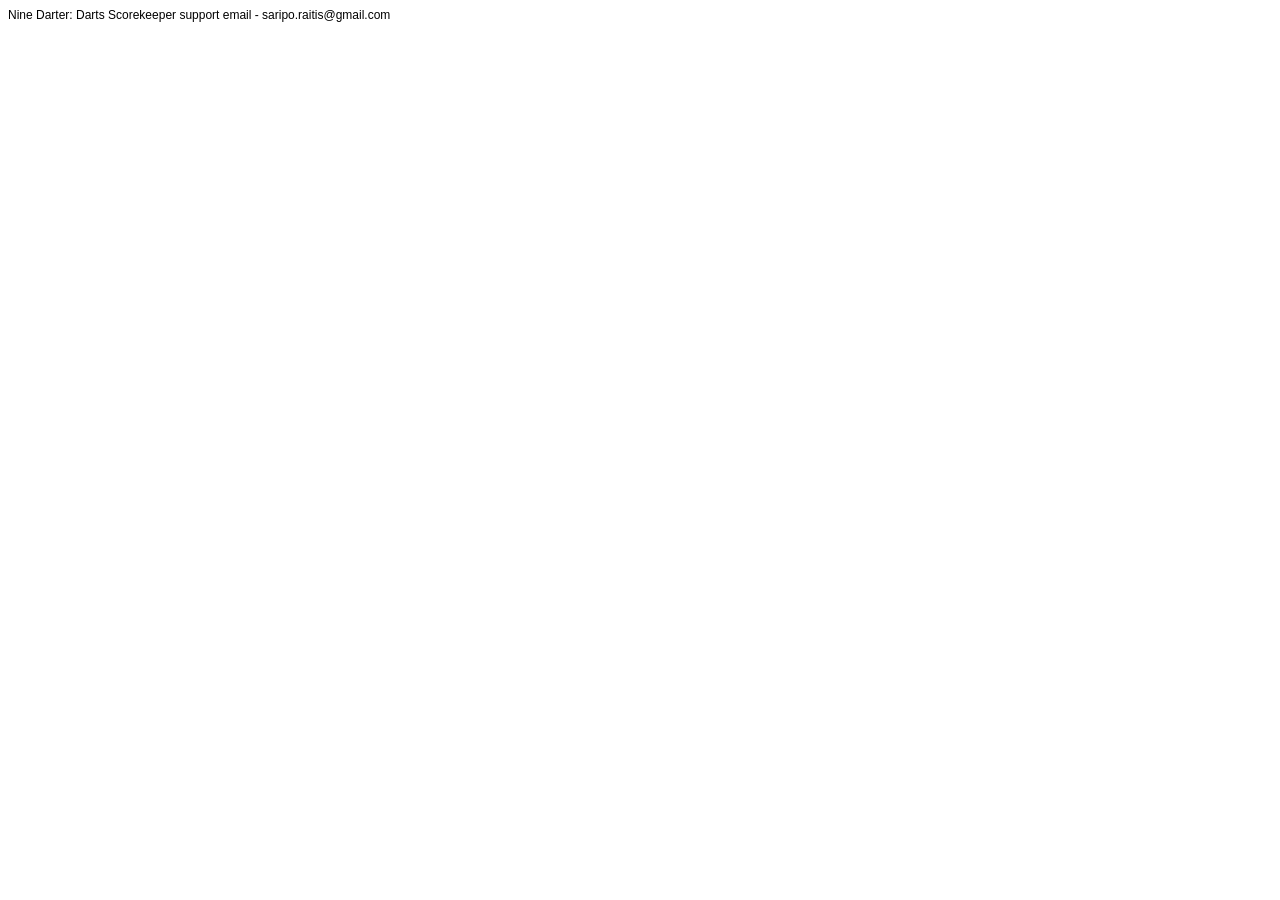
==== index.html @ 4fa0ea08 "Add initial HTML structure for index.html" ====
<!DOCTYPE html PUBLIC "-//W3C//DTD HTML 4.01//EN" "http://www.w3.org/TR/html4/strict.dtd">
<html>
<head>
  <meta http-equiv="Content-Type" content="text/html; charset=utf-8">
  <meta http-equiv="Content-Style-Type" content="text/css">
  <title></title>
  <meta name="Generator" content="Cocoa HTML Writer">
  <meta name="CocoaVersion" content="2299.5">
  <style type="text/css">
    p.p1 {margin: 0.0px 0.0px 0.0px 0.0px; font: 12.0px Helvetica}
  </style>
</head>
<body>
<p class="p1">Nine Darter: Darts Scorekeeper support email - saripo.raitis@gmail.com</p>
</body>
</html>
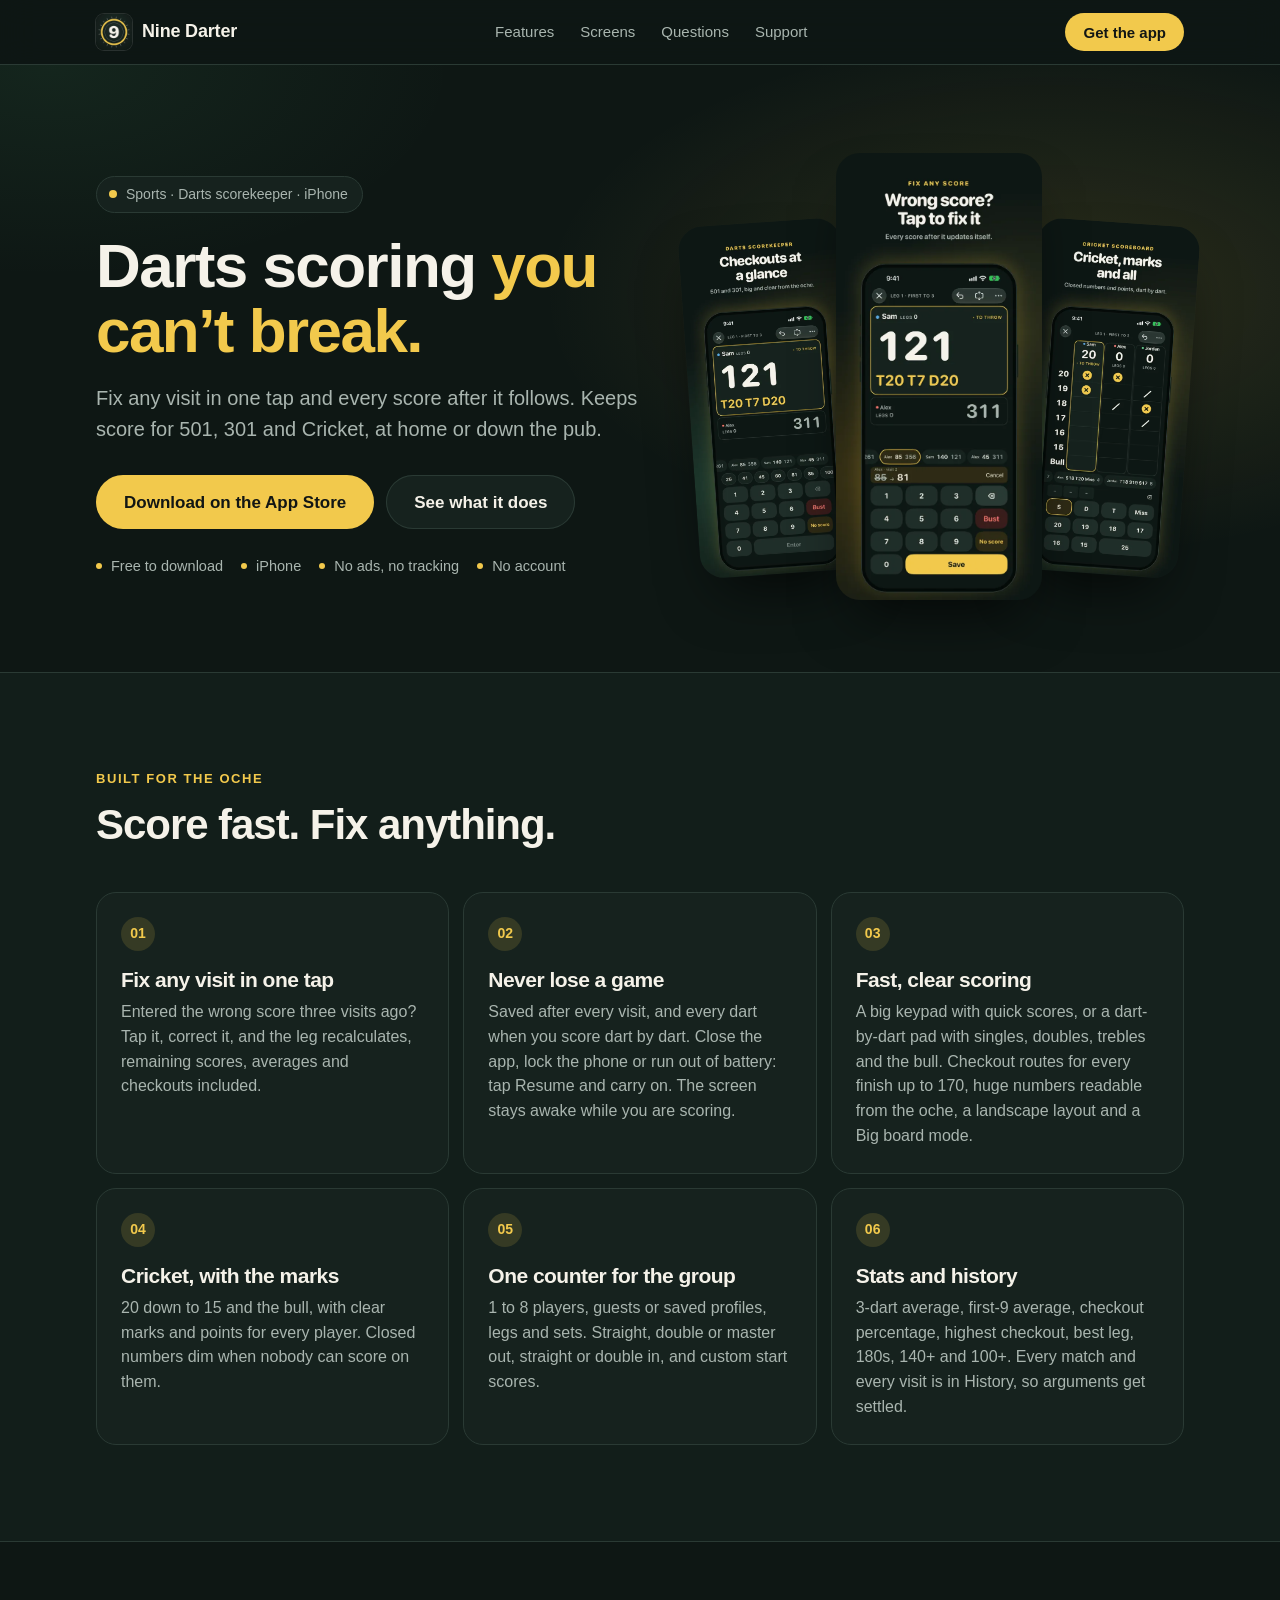
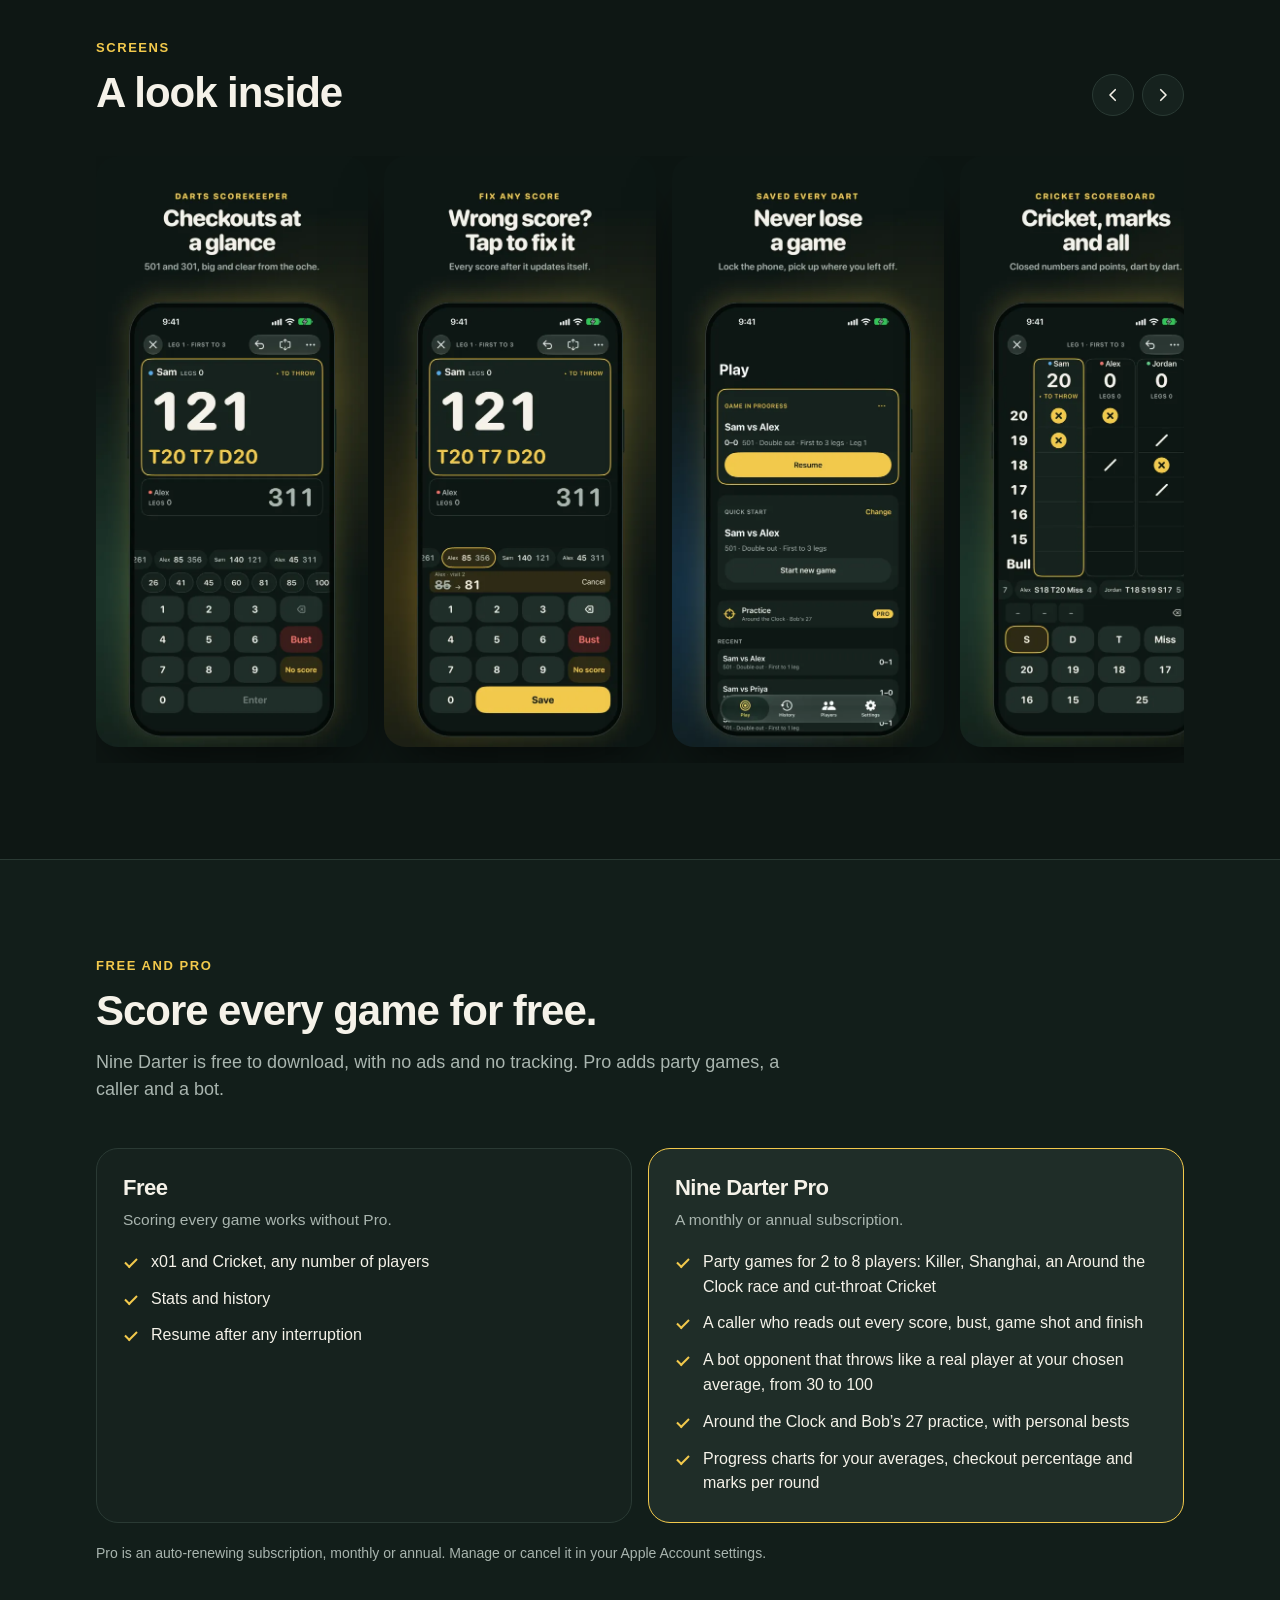
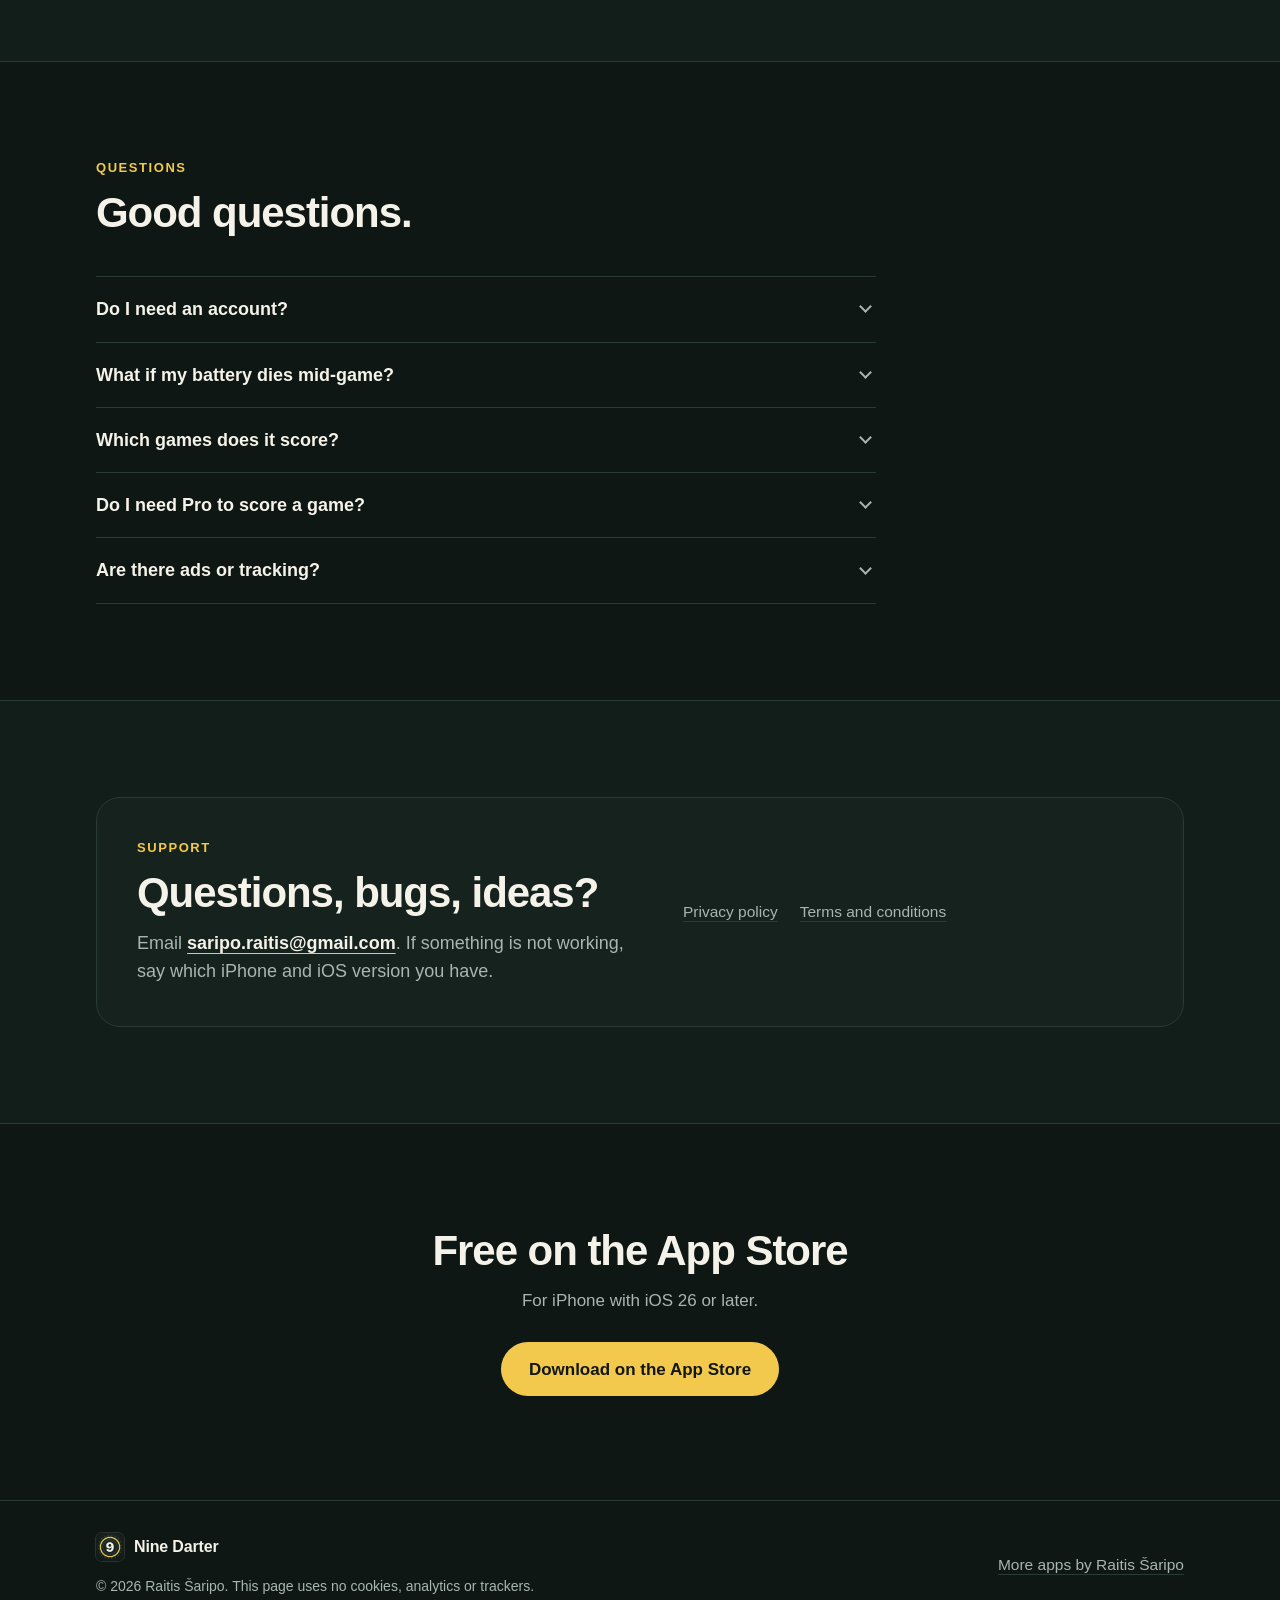
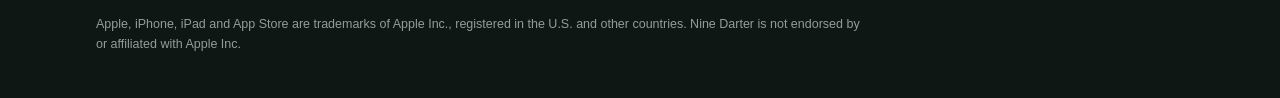
==== commit f5d80418: "Add Nine Darter landing page Replace the one-line support stub with a static landing page: hero, fea" ====
--- a/index.html
+++ b/index.html
@@ -1,16 +1,236 @@
-<!DOCTYPE html PUBLIC "-//W3C//DTD HTML 4.01//EN" "http://www.w3.org/TR/html4/strict.dtd">
-<html>
+<!doctype html>
+<html lang="en">
 <head>
-  <meta http-equiv="Content-Type" content="text/html; charset=utf-8">
-  <meta http-equiv="Content-Style-Type" content="text/css">
-  <title></title>
-  <meta name="Generator" content="Cocoa HTML Writer">
-  <meta name="CocoaVersion" content="2299.5">
-  <style type="text/css">
-    p.p1 {margin: 0.0px 0.0px 0.0px 0.0px; font: 12.0px Helvetica}
-  </style>
+    <meta charset="utf-8" />
+    <meta name="viewport" content="width=device-width, initial-scale=1, viewport-fit=cover" />
+    <title>Nine Darter: Darts Scorekeeper for iPhone</title>
+    <meta name="description" content="Darts scoring for 501, 301 and Cricket. Fix any visit in one tap and every score after it follows. Free for iPhone." />
+    <meta name="theme-color" content="#0E1714" />
+    <meta name="color-scheme" content="dark" />
+    <meta name="apple-itunes-app" content="app-id=6816520730" />
+    <link rel="canonical" href="https://raichibald.github.io/ninedarter.github.io/" />
+
+    <meta property="og:type" content="website" />
+    <meta property="og:site_name" content="Nine Darter" />
+    <meta property="og:title" content="Nine Darter: Darts Scorekeeper for iPhone" />
+    <meta property="og:description" content="Darts scoring you can&rsquo;t break. 501, 301 and Cricket at home or down the pub. Free for iPhone." />
+    <meta property="og:url" content="https://raichibald.github.io/ninedarter.github.io/" />
+    <meta property="og:image" content="https://raichibald.github.io/ninedarter.github.io/assets/og.jpg" />
+    <meta property="og:image:width" content="1200" />
+    <meta property="og:image:height" content="630" />
+    <meta property="og:image:alt" content="Nine Darter app icon and screenshots" />
+    <meta name="twitter:card" content="summary_large_image" />
+
+    <link rel="icon" type="image/png" href="favicon.png" />
+    <link rel="apple-touch-icon" href="apple-touch-icon.png" />
+    <link rel="preload" as="image" href="assets/shots/02.webp" type="image/webp" />
+    <link rel="stylesheet" href="styles.css" />
+    <script>
+        document.documentElement.classList.add("js");
+    </script>
+    <script type="application/ld+json">
+{
+        "@context": "https://schema.org",
+        "@type": "SoftwareApplication",
+        "name": "Nine Darter: Darts Scorekeeper",
+        "operatingSystem": "iOS 26.0 or later",
+        "applicationCategory": "SportsApplication",
+        "description": "Darts scoring for 501, 301 and Cricket. Fix any visit in one tap and every score after it follows. Free for iPhone.",
+        "url": "https://raichibald.github.io/ninedarter.github.io/",
+        "downloadUrl": "https://apps.apple.com/app/id6816520730",
+        "image": "https://raichibald.github.io/ninedarter.github.io/assets/icon-192.webp",
+        "offers": {
+                "@type": "Offer",
+                "price": "0",
+                "priceCurrency": "USD"
+        },
+        "author": {
+                "@type": "Person",
+                "name": "Raitis Šaripo",
+                "url": "https://raichibald.github.io/"
+        }
+}
+    </script>
 </head>
 <body>
-<p class="p1">Nine Darter: Darts Scorekeeper support email - saripo.raitis@gmail.com</p>
+    <a class="skip" href="#main">Skip to content</a>
+
+    <header class="site-header" id="top">
+        <div class="wrap bar">
+            <a class="brand" href="#top" aria-label="Nine Darter home">
+                <img src="assets/icon-192.webp" width="36" height="36" alt="" />
+                <span>Nine Darter</span>
+            </a>
+            <nav class="nav" aria-label="Primary">
+                <a href="#features">Features</a>
+                <a href="#screens">Screens</a>
+                <a href="#faq">Questions</a>
+                <a href="#support">Support</a>
+            </nav>
+            <a class="btn btn-sm" href="https://apps.apple.com/app/id6816520730">Get the app</a>
+        </div>
+    </header>
+
+    <main id="main">
+        <section class="hero">
+            <div class="wrap hero-grid">
+                <div class="hero-copy">
+                    <p class="chip"><span class="dot"></span>Sports · Darts scorekeeper · iPhone</p>
+                    <h1>Darts scoring <span class="hl">you can&rsquo;t break.</span></h1>
+                    <p class="lead">Fix any visit in one tap and every score after it follows. Keeps score for 501, 301 and Cricket, at home or down the pub.</p>
+                    <div class="cta-row">
+                        <a class="btn btn-lg" href="https://apps.apple.com/app/id6816520730">Download on the App Store</a>
+                        <a class="btn btn-lg btn-ghost" href="#features">See what it does</a>
+                    </div>
+                    <ul class="facts">
+                        <li>Free to download</li>
+                        <li>iPhone</li>
+                        <li>No ads, no tracking</li>
+                        <li>No account</li>
+                    </ul>
+                </div>
+                <div class="stack">
+                        <img src="assets/shots/01.webp" width="560" height="1217" alt="Checkouts at a glance for 501 and 301" decoding="async" />
+                        <img src="assets/shots/02.webp" width="560" height="1217" alt="Wrong score? Tap to fix it and every score after it updates" decoding="async" />
+                        <img src="assets/shots/04.webp" width="560" height="1217" alt="Cricket scoreboard with marks for every player" decoding="async" />
+                </div>
+            </div>
+        </section>
+
+        <section class="section alt" id="features" aria-labelledby="features-title">
+            <div class="wrap">
+                <p class="eyebrow">Built for the oche</p>
+                <h2 id="features-title">Score fast. Fix anything.</h2>
+                <ul class="cards">
+                    <li class="card"><span class="num" aria-hidden="true">01</span><h3>Fix any visit in one tap</h3><p>Entered the wrong score three visits ago? Tap it, correct it, and the leg recalculates, remaining scores, averages and checkouts included.</p></li>
+                    <li class="card"><span class="num" aria-hidden="true">02</span><h3>Never lose a game</h3><p>Saved after every visit, and every dart when you score dart by dart. Close the app, lock the phone or run out of battery: tap Resume and carry on. The screen stays awake while you are scoring.</p></li>
+                    <li class="card"><span class="num" aria-hidden="true">03</span><h3>Fast, clear scoring</h3><p>A big keypad with quick scores, or a dart-by-dart pad with singles, doubles, trebles and the bull. Checkout routes for every finish up to 170, huge numbers readable from the oche, a landscape layout and a Big board mode.</p></li>
+                    <li class="card"><span class="num" aria-hidden="true">04</span><h3>Cricket, with the marks</h3><p>20 down to 15 and the bull, with clear marks and points for every player. Closed numbers dim when nobody can score on them.</p></li>
+                    <li class="card"><span class="num" aria-hidden="true">05</span><h3>One counter for the group</h3><p>1 to 8 players, guests or saved profiles, legs and sets. Straight, double or master out, straight or double in, and custom start scores.</p></li>
+                    <li class="card"><span class="num" aria-hidden="true">06</span><h3>Stats and history</h3><p>3-dart average, first-9 average, checkout percentage, highest checkout, best leg, 180s, 140+ and 100+. Every match and every visit is in History, so arguments get settled.</p></li>
+                </ul>
+            </div>
+        </section>
+
+        <section class="section" id="screens" aria-labelledby="screens-title">
+            <div class="wrap">
+                <div class="gallery-head">
+                    <div>
+                        <p class="eyebrow">Screens</p>
+                        <h2 id="screens-title">A look inside</h2>
+                    </div>
+                    <div class="arrows">
+                        <button class="arrow" id="g-prev" type="button" aria-label="Previous screens"><svg viewBox="0 0 24 24" aria-hidden="true"><path d="M15 5l-7 7 7 7" /></svg></button>
+                        <button class="arrow" id="g-next" type="button" aria-label="Next screens"><svg viewBox="0 0 24 24" aria-hidden="true"><path d="M9 5l7 7-7 7" /></svg></button>
+                    </div>
+                </div>
+                <ul class="gallery-track" tabindex="0" aria-label="Nine Darter screenshots">
+                    <li><img src="assets/shots/01.webp" width="560" height="1217" alt="Checkouts at a glance for 501 and 301" loading="lazy" decoding="async" /></li>
+                    <li><img src="assets/shots/02.webp" width="560" height="1217" alt="Wrong score? Tap to fix it and every score after it updates" loading="lazy" decoding="async" /></li>
+                    <li><img src="assets/shots/03.webp" width="560" height="1217" alt="Never lose a game: resume where you left off" loading="lazy" decoding="async" /></li>
+                    <li><img src="assets/shots/04.webp" width="560" height="1217" alt="Cricket scoreboard with marks for every player" loading="lazy" decoding="async" /></li>
+                    <li><img src="assets/shots/05.webp" width="560" height="1217" alt="One counter for the whole group, up to 8 players" loading="lazy" decoding="async" /></li>
+                    <li><img src="assets/shots/06.webp" width="560" height="1217" alt="Tap each dart or the total" loading="lazy" decoding="async" /></li>
+                    <li><img src="assets/shots/07.webp" width="560" height="1217" alt="Pro party games for the whole group" loading="lazy" decoding="async" /></li>
+                    <li><img src="assets/shots/08.webp" width="560" height="1217" alt="No one to play? Play the bot" loading="lazy" decoding="async" /></li>
+                    <li><img src="assets/shots/09.webp" width="560" height="1217" alt="Watch your average climb with stats and charts" loading="lazy" decoding="async" /></li>
+                </ul>
+            </div>
+        </section>
+
+        <section class="section alt" id="plans" aria-labelledby="plans-title">
+            <div class="wrap">
+                <p class="eyebrow">Free and Pro</p>
+                <h2 id="plans-title">Score every game for free.</h2>
+                <p class="section-lead">Nine Darter is free to download, with no ads and no tracking. Pro adds party games, a caller and a bot.</p>
+                <div class="plans two">
+                    <div class="plan">
+                        <h3>Free</h3>
+                        <p class="sub">Scoring every game works without Pro.</p>
+                        <ul class="ticks">
+                            <li>x01 and Cricket, any number of players</li>
+                            <li>Stats and history</li>
+                            <li>Resume after any interruption</li>
+                        </ul>
+                    </div>
+                    <div class="plan featured">
+                        <h3>Nine Darter Pro</h3>
+                        <p class="sub">A monthly or annual subscription.</p>
+                        <ul class="ticks">
+                            <li>Party games for 2 to 8 players: Killer, Shanghai, an Around the Clock race and cut-throat Cricket</li>
+                            <li>A caller who reads out every score, bust, game shot and finish</li>
+                            <li>A bot opponent that throws like a real player at your chosen average, from 30 to 100</li>
+                            <li>Around the Clock and Bob&rsquo;s 27 practice, with personal bests</li>
+                            <li>Progress charts for your averages, checkout percentage and marks per round</li>
+                        </ul>
+                    </div>
+                </div>
+                <p class="fine">Pro is an auto-renewing subscription, monthly or annual. Manage or cancel it in your Apple Account settings.</p>
+            </div>
+        </section>
+
+        <section class="section" id="faq" aria-labelledby="faq-title">
+            <div class="wrap">
+                <p class="eyebrow">Questions</p>
+                <h2 id="faq-title">Good questions.</h2>
+                <div class="faq">
+                    <details><summary>Do I need an account?</summary><p>No account, no sign-up. Games sync to your other devices through your private iCloud.</p></details>
+                    <details><summary>What if my battery dies mid-game?</summary><p>Games are saved after every visit, so tap Resume and carry on.</p></details>
+                    <details><summary>Which games does it score?</summary><p>501, 301 and Cricket, with custom start scores, legs and sets, and straight, double or master out.</p></details>
+                    <details><summary>Do I need Pro to score a game?</summary><p>No. Scoring every game, x01 and Cricket, with any number of players, stats and history, works without Pro.</p></details>
+                    <details><summary>Are there ads or tracking?</summary><p>No ads. No tracking.</p></details>
+                </div>
+            </div>
+        </section>
+
+        <section class="section alt" id="support" aria-labelledby="support-title">
+            <div class="wrap">
+                <div class="support-box">
+                    <div>
+                        <p class="eyebrow">Support</p>
+                        <h2 id="support-title">Questions, bugs, ideas?</h2>
+                        <p class="section-lead">
+                            Email <a class="mail" href="mailto:saripo.raitis@gmail.com?subject=Nine Darter%20support">saripo.raitis@gmail.com</a>.
+                            If something is not working, say which iPhone and iOS version you have.
+                        </p>
+                    </div>
+                    <div class="links" aria-label="Legal">
+                        <a href="privacy-policy.html">Privacy policy</a> <a href="terms-and-conditions.html">Terms and conditions</a>
+                    </div>
+                </div>
+            </div>
+        </section>
+
+        <section class="final">
+            <div class="wrap">
+                <h2>Free on the App Store</h2>
+                <p>For iPhone with iOS 26 or later.</p>
+                <a class="btn btn-lg" href="https://apps.apple.com/app/id6816520730">Download on the App Store</a>
+            </div>
+        </section>
+    </main>
+
+    <footer class="site-footer">
+        <div class="wrap foot-grid">
+            <div>
+                <a class="brand" href="#top">
+                    <img src="assets/icon-192.webp" width="28" height="28" alt="" />
+                    <span>Nine Darter</span>
+                </a>
+                <p class="copy">&copy; 2026 Raitis &Scaron;aripo. This page uses no cookies, analytics or trackers.</p>
+            </div>
+            <div class="links">
+                <a href="https://raichibald.github.io/">More apps by Raitis &Scaron;aripo</a>
+            </div>
+        </div>
+        <div class="wrap">
+            <p class="legal">
+                Apple, iPhone, iPad and App Store are trademarks of Apple Inc., registered in the U.S. and other
+                countries. Nine Darter is not endorsed by or affiliated with Apple Inc.
+            </p>
+        </div>
+    </footer>
+
+    <script src="script.js" defer></script>
 </body>
 </html>
--- a/styles.css
+++ b/styles.css
@@ -0,0 +1,677 @@
+/* Nine Darter landing page. Tokens mirror the app's design system. */
+:root {
+    color-scheme: dark;
+    --bg: #0E1714;
+    --bg-alt: #121E1A;
+    --surface: #16221E;
+    --raised: #1F2D28;
+    --border: #2A3A34;
+    --text: #F5F2E9;
+    --muted: #A9B5AF;
+    --accent: #F2C94C;
+    --accent-text: #F2C94C;
+    --btn: #F2C94C;
+    --btn-hover: #FFDA6A;
+    --on-btn: #121614;
+    --accent-soft: rgba(242, 201, 76, 0.14);
+    --glow-a: rgba(242, 201, 76, 0.13);
+    --glow-b: rgba(95, 208, 138, 0.08);
+    --shadow: 0 30px 60px -22px rgba(0, 0, 0, 0.75);
+    --header-bg: color-mix(in srgb, #0E1714 80%, transparent);
+    --font-display: -apple-system, BlinkMacSystemFont, "SF Pro Display", "Segoe UI", Roboto, "Helvetica Neue", Arial, sans-serif;
+    --hw: 750;
+    --ht: -0.025em;
+    --hc: none;
+    --h1-size: clamp(36px, 6.4vw, 62px);
+    --h1-lh: 1.05;
+    --h2-size: clamp(28px, 4.4vw, 42px);
+    --h3-size: 21px;
+}
+
+*,
+*::before,
+*::after {
+    box-sizing: border-box;
+}
+html {
+    scroll-behavior: smooth;
+    scroll-padding-top: 76px;
+    -webkit-text-size-adjust: 100%;
+    background: var(--bg);
+}
+body {
+    margin: 0;
+    background: var(--bg);
+    color: var(--text);
+    font-family: -apple-system, BlinkMacSystemFont, "SF Pro Text", "SF Pro Display", "Segoe UI", Roboto, "Helvetica Neue", Arial, sans-serif;
+    font-size: 17px;
+    line-height: 1.55;
+    -webkit-font-smoothing: antialiased;
+    text-rendering: optimizeLegibility;
+}
+img,
+svg {
+    display: block;
+    max-width: 100%;
+}
+a {
+    color: inherit;
+}
+h1,
+h2,
+h3,
+h4,
+p,
+ul,
+ol,
+figure {
+    margin: 0;
+    padding: 0;
+}
+ul,
+ol {
+    list-style: none;
+}
+h1,
+h2,
+h3 {
+    font-family: var(--font-display);
+    font-weight: var(--hw);
+    letter-spacing: var(--ht);
+    text-transform: var(--hc);
+}
+:focus-visible {
+    outline: 2px solid var(--accent-text);
+    outline-offset: 3px;
+    border-radius: 6px;
+}
+.skip {
+    position: absolute;
+    left: 12px;
+    top: -60px;
+    z-index: 100;
+    padding: 10px 16px;
+    background: var(--btn);
+    color: var(--on-btn);
+    font-weight: 600;
+    border-radius: 999px;
+    text-decoration: none;
+}
+.skip:focus {
+    top: 12px;
+}
+.wrap {
+    width: 100%;
+    max-width: 1152px;
+    margin-inline: auto;
+    padding-inline: clamp(16px, 4vw, 32px);
+}
+.hl {
+    color: var(--accent-text);
+}
+
+/* Header */
+.site-header {
+    position: sticky;
+    top: 0;
+    z-index: 50;
+    background: var(--header-bg);
+    -webkit-backdrop-filter: saturate(1.4) blur(18px);
+    backdrop-filter: saturate(1.4) blur(18px);
+    border-bottom: 1px solid var(--border);
+}
+.bar {
+    display: flex;
+    align-items: center;
+    justify-content: space-between;
+    gap: 20px;
+    height: 64px;
+}
+.brand {
+    display: inline-flex;
+    align-items: center;
+    gap: 10px;
+    text-decoration: none;
+    font-weight: 700;
+    font-size: 18px;
+    letter-spacing: -0.01em;
+}
+.brand img {
+    border-radius: 22.37%;
+    box-shadow: 0 0 0 1px rgba(128, 128, 128, 0.25);
+}
+.nav {
+    display: none;
+    gap: 26px;
+    font-size: 15px;
+    color: var(--muted);
+}
+.nav a {
+    text-decoration: none;
+    transition: color 0.2s;
+}
+.nav a:hover {
+    color: var(--text);
+}
+
+/* Buttons */
+.btn {
+    display: inline-flex;
+    align-items: center;
+    justify-content: center;
+    height: 44px;
+    padding: 0 22px;
+    border: 0;
+    border-radius: 999px;
+    background: var(--btn);
+    color: var(--on-btn);
+    font: 650 16px/1 -apple-system, BlinkMacSystemFont, "SF Pro Text", "Segoe UI", Roboto, Arial, sans-serif;
+    text-decoration: none;
+    cursor: pointer;
+    transition: transform 0.15s, background 0.15s;
+}
+.btn:hover {
+    background: var(--btn-hover);
+    transform: translateY(-1px);
+}
+.btn:active {
+    transform: none;
+}
+.btn-sm {
+    height: 38px;
+    padding: 0 18px;
+    font-size: 15px;
+}
+.btn-lg {
+    height: 54px;
+    padding: 0 28px;
+    font-size: 17px;
+}
+.btn-ghost {
+    background: var(--surface);
+    color: var(--text);
+    box-shadow: inset 0 0 0 1px var(--border);
+}
+.btn-ghost:hover {
+    background: var(--raised);
+}
+
+/* Hero */
+.hero {
+    position: relative;
+    overflow: hidden;
+    padding-block: clamp(36px, 7vw, 88px) clamp(36px, 6vw, 72px);
+}
+.hero::before {
+    content: "";
+    position: absolute;
+    inset: 0;
+    pointer-events: none;
+    background: radial-gradient(55% 60% at 82% 38%, var(--glow-a), transparent 72%),
+        radial-gradient(45% 50% at 4% 0%, var(--glow-b), transparent 70%);
+}
+.hero-grid {
+    position: relative;
+    display: grid;
+    gap: clamp(32px, 6vw, 56px);
+    align-items: center;
+}
+.chip {
+    display: inline-flex;
+    align-items: center;
+    gap: 9px;
+    padding: 7px 14px 7px 12px;
+    border: 1px solid var(--border);
+    border-radius: 999px;
+    background: var(--surface);
+    color: var(--muted);
+    font-size: 14px;
+    font-weight: 500;
+}
+.dot {
+    width: 8px;
+    height: 8px;
+    border-radius: 50%;
+    background: var(--accent);
+}
+h1 {
+    margin-top: 20px;
+    font-size: var(--h1-size);
+    line-height: var(--h1-lh);
+}
+.lead {
+    margin-top: 20px;
+    max-width: 32em;
+    font-size: clamp(17px, 2.2vw, 20px);
+    line-height: 1.55;
+    color: var(--muted);
+}
+.cta-row {
+    display: flex;
+    flex-wrap: wrap;
+    gap: 12px;
+    margin-top: 30px;
+}
+.facts {
+    display: flex;
+    flex-wrap: wrap;
+    gap: 8px 18px;
+    margin-top: 26px;
+    font-size: 14.5px;
+    color: var(--muted);
+}
+.facts li::before {
+    content: "";
+    display: inline-block;
+    width: 6px;
+    height: 6px;
+    margin: 0 9px 2px 0;
+    border-radius: 50%;
+    background: var(--accent);
+}
+.stack {
+    display: flex;
+    align-items: center;
+    justify-content: center;
+    width: 100%;
+    max-width: 520px;
+    margin-inline: auto;
+}
+.stack img {
+    width: 33%;
+    height: auto;
+    border-radius: clamp(14px, 2.6vw, 24px);
+    box-shadow: var(--shadow);
+}
+.stack img:nth-child(1) {
+    margin-right: -3%;
+    transform: translateY(6%) rotate(-4deg);
+    z-index: 1;
+}
+.stack img:nth-child(2) {
+    width: 42%;
+    z-index: 3;
+}
+.stack img:nth-child(3) {
+    margin-left: -3%;
+    transform: translateY(6%) rotate(4deg);
+    z-index: 2;
+}
+
+/* Sections */
+.section {
+    padding-block: clamp(48px, 8vw, 96px);
+}
+.section.alt {
+    background: var(--bg-alt);
+    border-block: 1px solid var(--border);
+}
+.eyebrow {
+    margin-bottom: 12px;
+    font-size: 13px;
+    font-weight: 700;
+    letter-spacing: 0.12em;
+    text-transform: uppercase;
+    color: var(--accent-text);
+}
+h2 {
+    font-size: var(--h2-size);
+    line-height: 1.1;
+}
+.section-lead {
+    margin-top: 14px;
+    max-width: 38em;
+    font-size: 18px;
+    color: var(--muted);
+}
+.cards {
+    display: grid;
+    grid-template-columns: 1fr;
+    gap: 14px;
+    margin-top: clamp(28px, 4vw, 44px);
+}
+.card {
+    padding: 24px;
+    border: 1px solid var(--border);
+    border-radius: 20px;
+    background: var(--surface);
+}
+.cards.tinted .card {
+    border-color: transparent;
+}
+.cards.tinted .card:nth-child(4n + 1) {
+    background: var(--t1);
+}
+.cards.tinted .card:nth-child(4n + 2) {
+    background: var(--t2);
+}
+.cards.tinted .card:nth-child(4n + 3) {
+    background: var(--t3);
+}
+.cards.tinted .card:nth-child(4n + 4) {
+    background: var(--t4);
+}
+.num {
+    display: grid;
+    place-items: center;
+    width: 34px;
+    height: 34px;
+    margin-bottom: 16px;
+    border-radius: 50%;
+    background: var(--accent-soft);
+    color: var(--accent-text);
+    font-size: 14px;
+    font-weight: 750;
+    font-variant-numeric: tabular-nums;
+}
+.cards.tinted .num {
+    background: rgba(255, 255, 255, 0.7);
+}
+h3 {
+    font-size: var(--h3-size);
+    line-height: 1.2;
+}
+.card p {
+    margin-top: 8px;
+    font-size: 16px;
+    color: var(--muted);
+}
+.cards.tinted .card p {
+    color: #4d4943;
+}
+
+/* Gallery */
+.gallery-head {
+    display: flex;
+    align-items: flex-end;
+    justify-content: space-between;
+    gap: 20px;
+}
+.arrows {
+    display: none;
+    gap: 8px;
+}
+.js .arrows {
+    display: flex;
+}
+.arrow {
+    display: grid;
+    place-items: center;
+    width: 42px;
+    height: 42px;
+    padding: 0;
+    border: 1px solid var(--border);
+    border-radius: 50%;
+    background: var(--surface);
+    color: var(--text);
+    cursor: pointer;
+    transition: background 0.15s;
+}
+.arrow:hover {
+    background: var(--raised);
+}
+.arrow svg {
+    width: 18px;
+    height: 18px;
+    fill: none;
+    stroke: currentColor;
+    stroke-width: 2.2;
+    stroke-linecap: round;
+    stroke-linejoin: round;
+}
+.gallery-track {
+    display: flex;
+    gap: 16px;
+    margin-top: clamp(24px, 4vw, 40px);
+    padding-bottom: 16px;
+    overflow-x: auto;
+    scroll-snap-type: x mandatory;
+    scrollbar-width: thin;
+    scrollbar-color: var(--border) transparent;
+    -webkit-overflow-scrolling: touch;
+}
+.gallery-track li {
+    flex: 0 0 auto;
+    width: clamp(220px, 62vw, 272px);
+    scroll-snap-align: start;
+}
+.gallery-track img {
+    width: 100%;
+    height: auto;
+    aspect-ratio: 1000 / 2173;
+    border-radius: 22px;
+    box-shadow: var(--shadow);
+}
+
+/* Plans */
+.plans {
+    display: grid;
+    grid-template-columns: 1fr;
+    gap: 16px;
+    margin-top: clamp(28px, 4vw, 44px);
+}
+.plan {
+    padding: 26px;
+    border: 1px solid var(--border);
+    border-radius: 22px;
+    background: var(--surface);
+}
+.plan.featured {
+    border-color: var(--accent);
+    background: var(--raised);
+}
+.plan h3 {
+    font-size: calc(var(--h3-size) * 1.05);
+}
+.plan .sub {
+    margin-top: 6px;
+    font-size: 15.5px;
+    color: var(--muted);
+}
+.ticks {
+    display: grid;
+    gap: 12px;
+    margin-top: 18px;
+}
+.ticks.cols {
+    gap: 12px 40px;
+}
+.ticks li {
+    position: relative;
+    padding-left: 28px;
+    font-size: 16px;
+}
+.ticks li::before {
+    content: "";
+    position: absolute;
+    left: 2px;
+    top: 0.5em;
+    width: 12px;
+    height: 7px;
+    border-left: 2.5px solid var(--accent-text);
+    border-bottom: 2.5px solid var(--accent-text);
+    transform: rotate(-45deg);
+}
+.fine {
+    margin-top: 20px;
+    max-width: 52em;
+    font-size: 14px;
+    line-height: 1.55;
+    color: var(--muted);
+}
+
+/* FAQ */
+.faq {
+    max-width: 780px;
+    margin-top: clamp(24px, 4vw, 40px);
+    border-top: 1px solid var(--border);
+}
+.faq details {
+    border-bottom: 1px solid var(--border);
+}
+.faq summary {
+    position: relative;
+    padding: 20px 40px 20px 0;
+    font-size: 18px;
+    font-weight: 650;
+    line-height: 1.35;
+    cursor: pointer;
+    list-style: none;
+}
+.faq summary::-webkit-details-marker {
+    display: none;
+}
+.faq summary::after {
+    content: "";
+    position: absolute;
+    right: 6px;
+    top: 50%;
+    width: 9px;
+    height: 9px;
+    margin-top: -7px;
+    border-right: 2.5px solid var(--muted);
+    border-bottom: 2.5px solid var(--muted);
+    transform: rotate(45deg);
+    transition: transform 0.2s;
+}
+.faq details[open] summary::after {
+    transform: rotate(-135deg);
+    margin-top: -2px;
+}
+.faq p {
+    padding: 0 40px 22px 0;
+    color: var(--muted);
+}
+
+/* Support and final call */
+.support-box {
+    display: grid;
+    gap: 22px;
+    padding: clamp(24px, 4vw, 40px);
+    border: 1px solid var(--border);
+    border-radius: 24px;
+    background: var(--surface);
+}
+.mail {
+    font-weight: 650;
+    color: var(--text);
+    text-decoration: underline;
+    text-decoration-color: var(--accent);
+    text-underline-offset: 4px;
+    overflow-wrap: anywhere;
+}
+.links {
+    display: flex;
+    flex-wrap: wrap;
+    gap: 8px 22px;
+    font-size: 15.5px;
+}
+.links a {
+    color: var(--muted);
+    text-decoration: underline;
+    text-decoration-color: var(--border);
+    text-underline-offset: 4px;
+}
+.links a:hover {
+    color: var(--text);
+    text-decoration-color: var(--accent);
+}
+.final {
+    padding-block: clamp(56px, 9vw, 104px);
+    text-align: center;
+}
+.final p {
+    margin: 14px auto 0;
+    max-width: 30em;
+    color: var(--muted);
+}
+.final .btn {
+    margin-top: 28px;
+}
+
+/* Footer */
+.site-footer {
+    padding-block: 32px 44px;
+    border-top: 1px solid var(--border);
+}
+.foot-grid {
+    display: flex;
+    flex-wrap: wrap;
+    align-items: center;
+    justify-content: space-between;
+    gap: 14px 24px;
+}
+.foot-grid .brand {
+    font-size: 16px;
+}
+.foot-grid .brand img {
+    border-radius: 22.37%;
+}
+.copy {
+    margin-top: 6px;
+    font-size: 14px;
+    color: var(--muted);
+}
+.legal {
+    margin-top: 18px;
+    max-width: 62em;
+    font-size: 12.5px;
+    line-height: 1.55;
+    color: var(--muted);
+    opacity: 0.85;
+}
+
+@media (min-width: 640px) {
+    .cards {
+        grid-template-columns: repeat(2, 1fr);
+    }
+    .ticks.cols {
+        grid-template-columns: repeat(2, 1fr);
+    }
+    .plans.two {
+        grid-template-columns: repeat(2, 1fr);
+    }
+    .support-box {
+        grid-template-columns: 1.1fr 1fr;
+        align-items: center;
+        gap: 40px;
+    }
+}
+@media (min-width: 820px) {
+    .nav {
+        display: flex;
+    }
+}
+@media (min-width: 900px) {
+    .hero-grid {
+        grid-template-columns: 1.05fr 0.95fr;
+    }
+    .stack {
+        margin-inline: 0 0;
+        justify-self: end;
+    }
+}
+@media (min-width: 960px) {
+    .cards {
+        grid-template-columns: repeat(3, 1fr);
+    }
+}
+@media (max-width: 639px) {
+    .btn-lg {
+        flex: 1 1 100%;
+    }
+}
+@media (prefers-reduced-motion: reduce) {
+    html {
+        scroll-behavior: auto;
+    }
+    .btn,
+    .nav a,
+    .arrow,
+    .faq summary::after {
+        transition: none;
+    }
+    .btn:hover {
+        transform: none;
+    }
+}
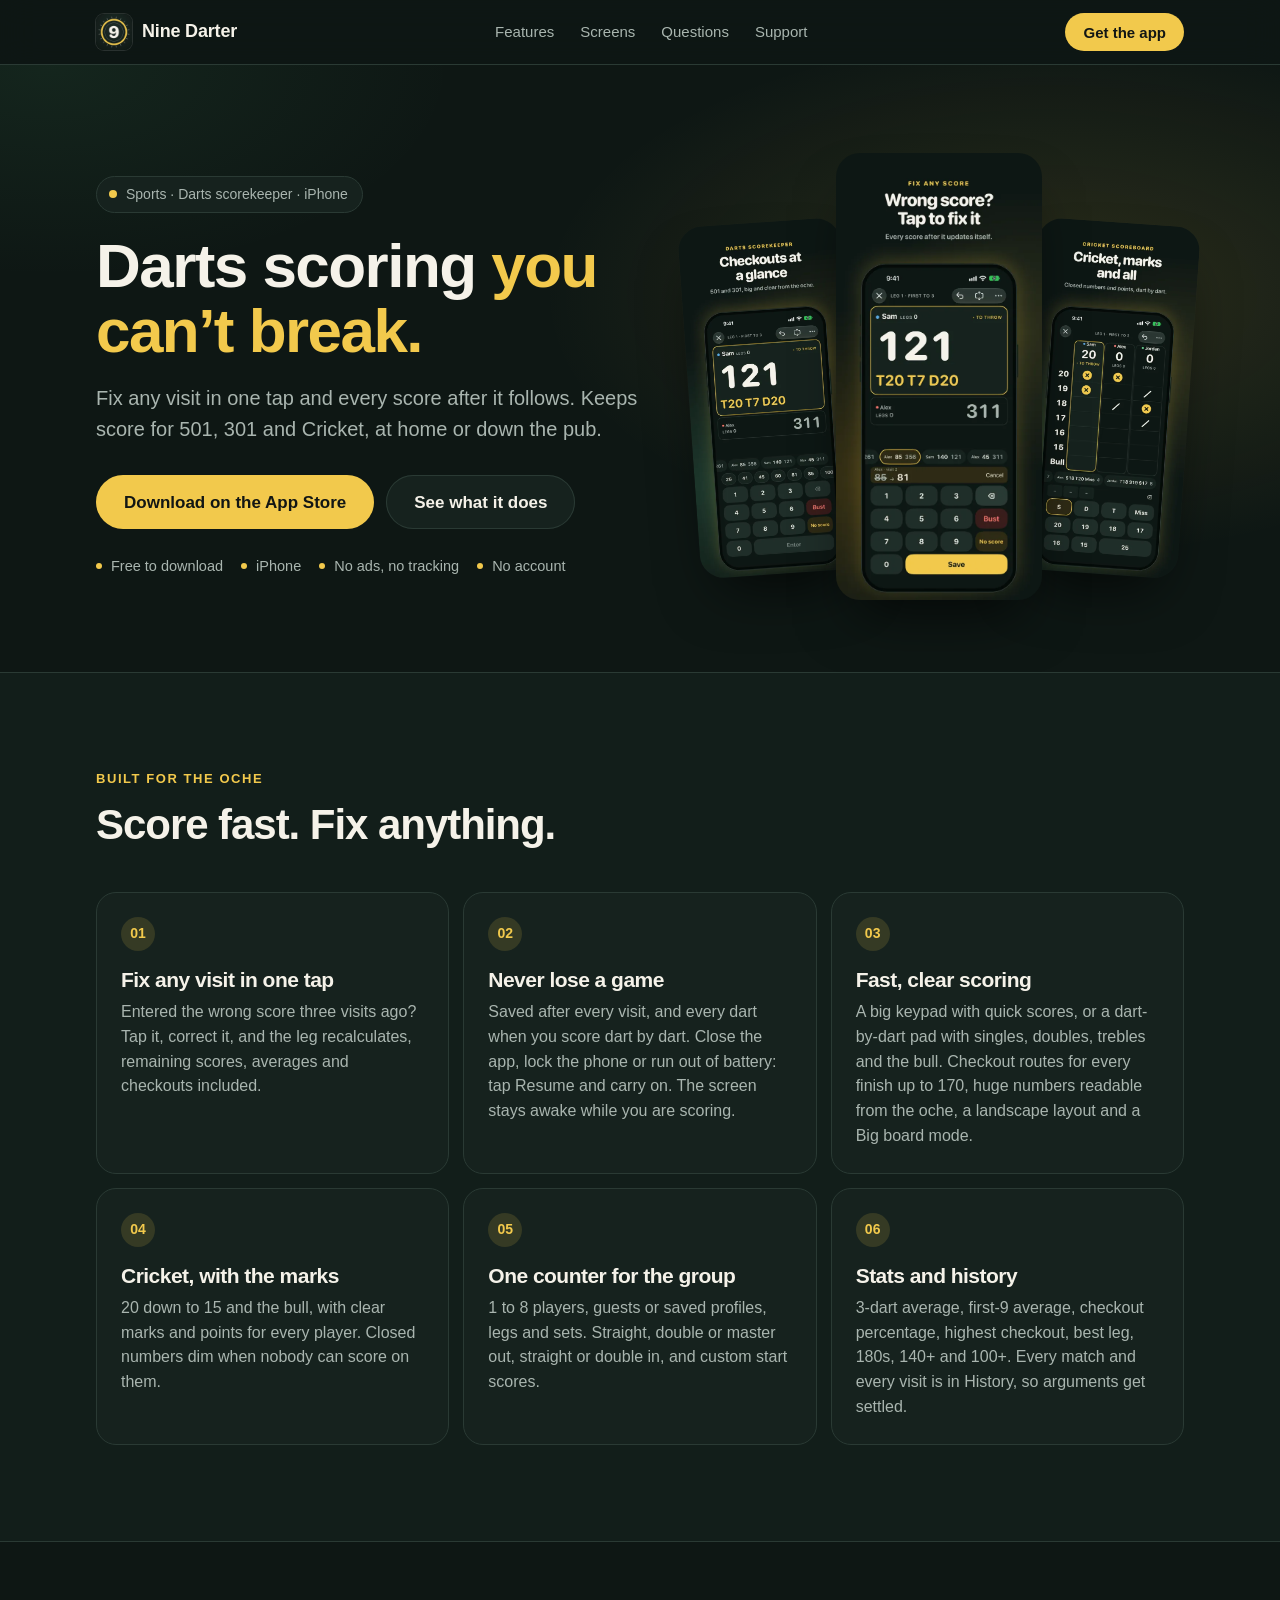
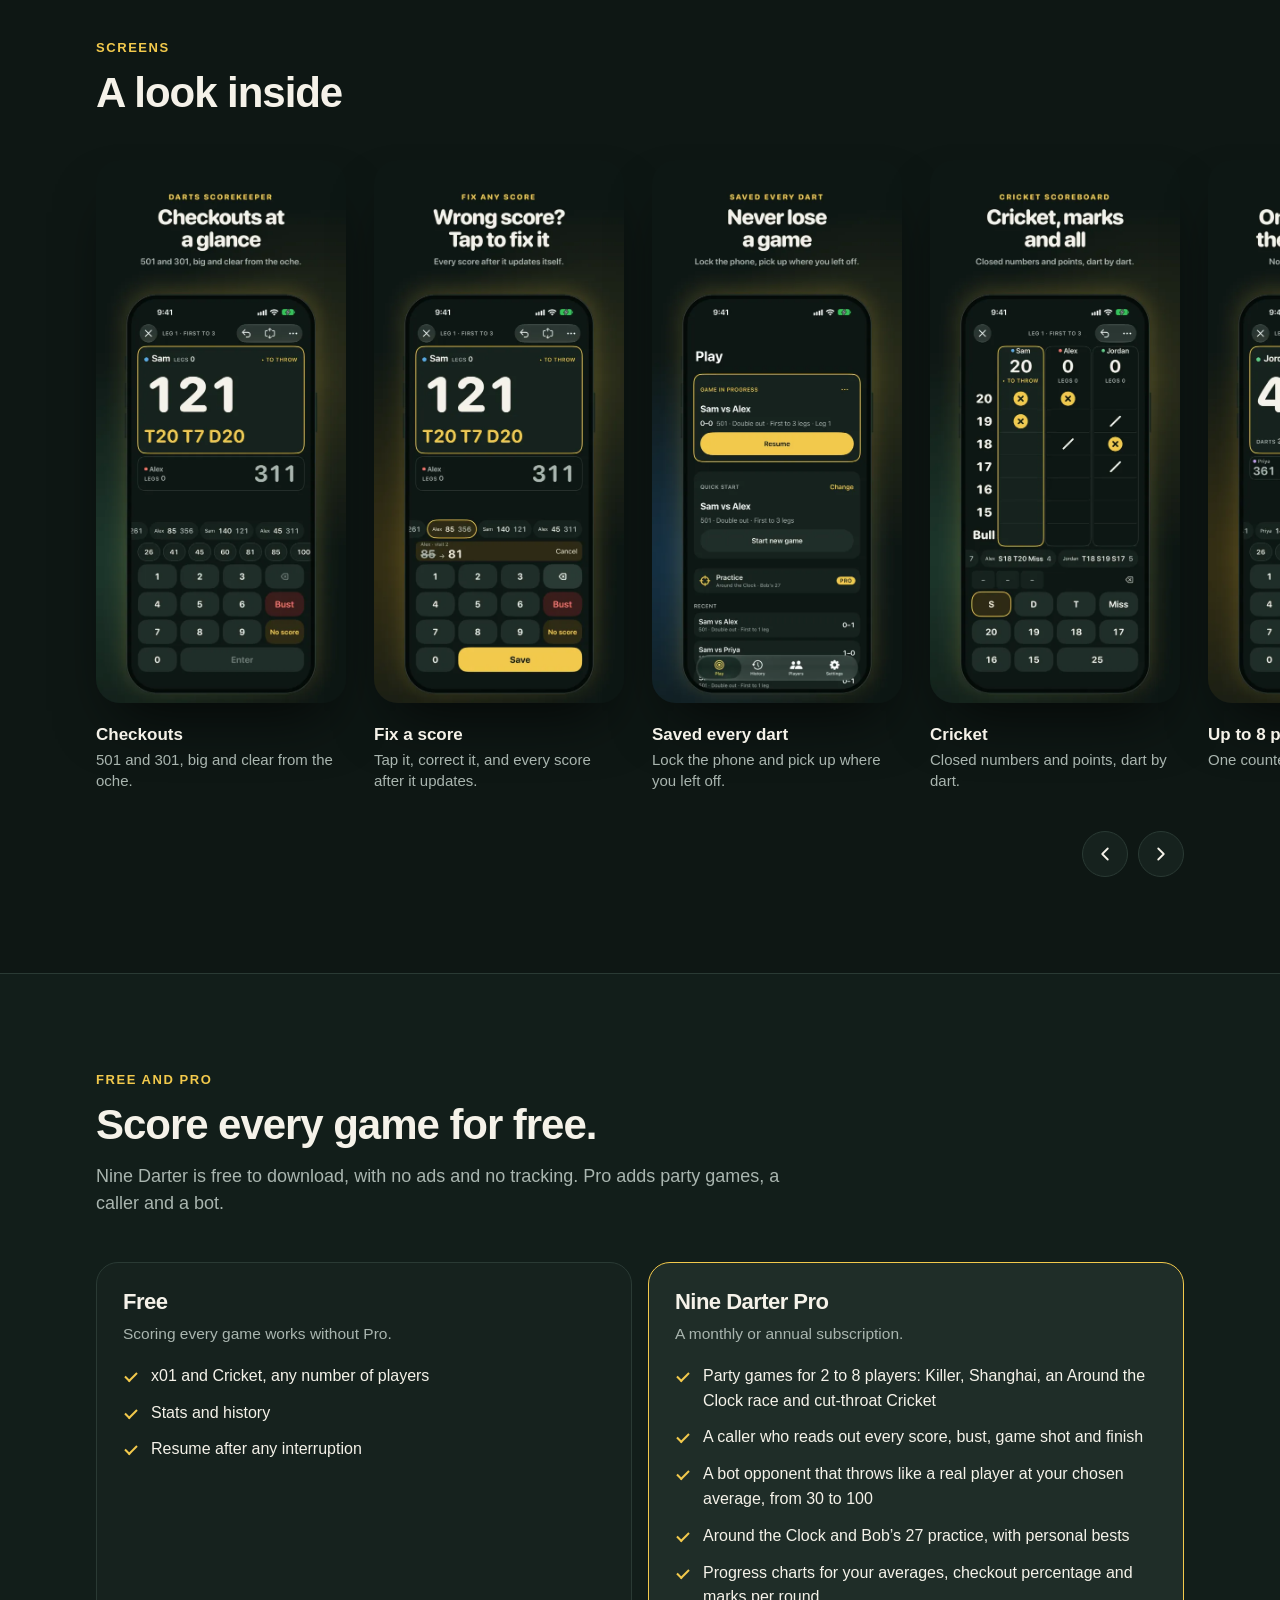
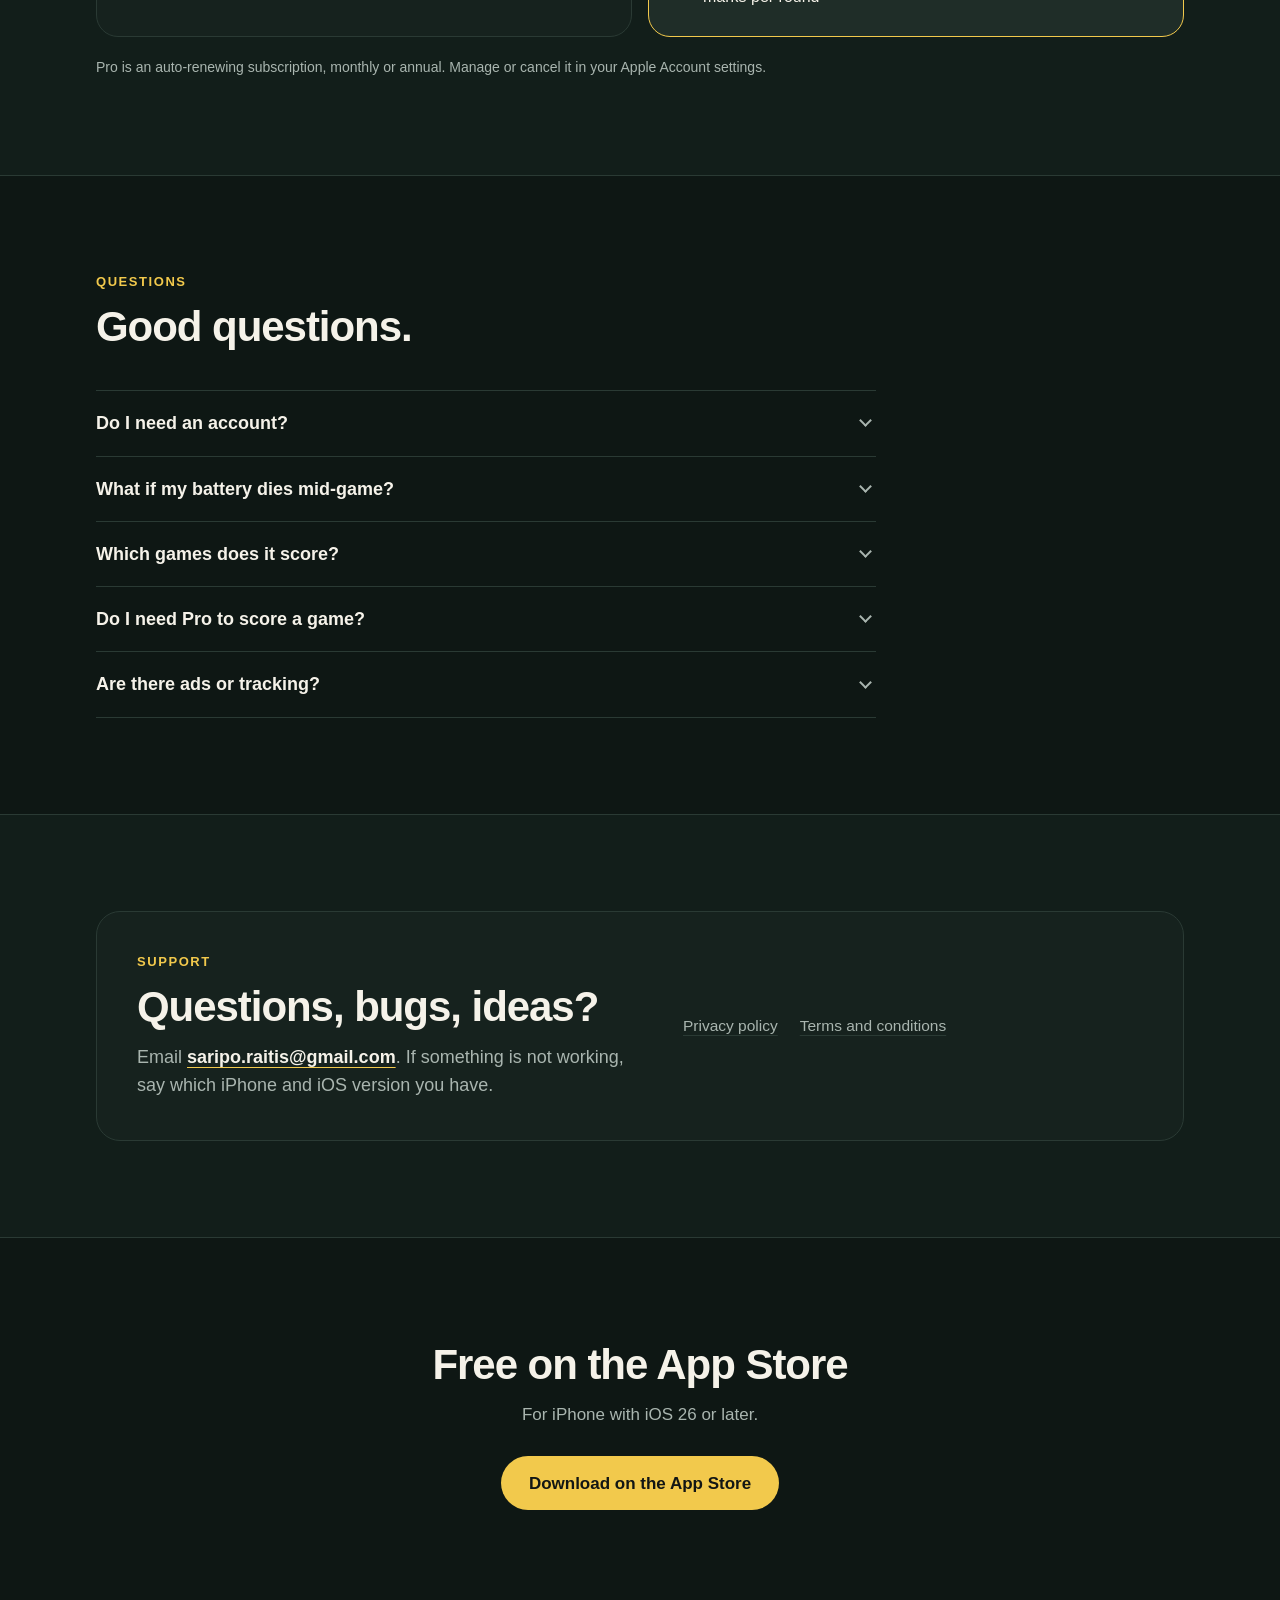
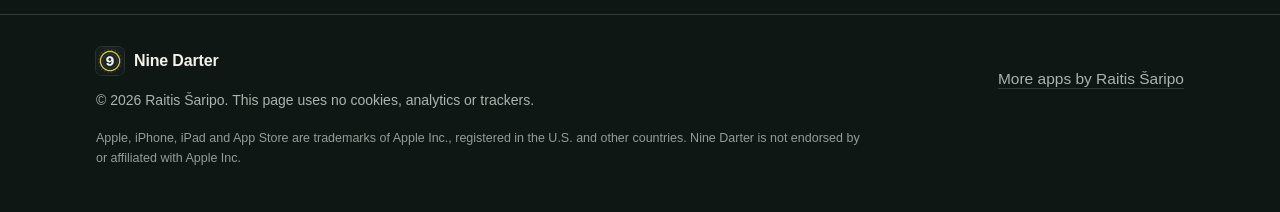
==== commit b3c204fd: "Scroll the screenshots like the Countless page and fix the logo link Screenshots now sit in a full-b" ====
--- a/index.html
+++ b/index.html
@@ -52,10 +52,10 @@
 }
     </script>
 </head>
-<body>
+<body id="top">
     <a class="skip" href="#main">Skip to content</a>
 
-    <header class="site-header" id="top">
+    <header class="site-header">
         <div class="wrap bar">
             <a class="brand" href="#top" aria-label="Nine Darter home">
                 <img src="assets/icon-192.webp" width="36" height="36" alt="" />
@@ -90,9 +90,9 @@
                     </ul>
                 </div>
                 <div class="stack">
-                        <img src="assets/shots/01.webp" width="560" height="1217" alt="Checkouts at a glance for 501 and 301" decoding="async" />
-                        <img src="assets/shots/02.webp" width="560" height="1217" alt="Wrong score? Tap to fix it and every score after it updates" decoding="async" />
-                        <img src="assets/shots/04.webp" width="560" height="1217" alt="Cricket scoreboard with marks for every player" decoding="async" />
+                        <img src="assets/shots/01.webp" width="560" height="1217" alt="Checkouts: 501 and 301, big and clear from the oche." decoding="async" />
+                        <img src="assets/shots/02.webp" width="560" height="1217" alt="Fix a score: Tap it, correct it, and every score after it updates." decoding="async" />
+                        <img src="assets/shots/04.webp" width="560" height="1217" alt="Cricket: Closed numbers and points, dart by dart." decoding="async" />
                 </div>
             </div>
         </section>
@@ -114,27 +114,25 @@
 
         <section class="section" id="screens" aria-labelledby="screens-title">
             <div class="wrap">
-                <div class="gallery-head">
-                    <div>
-                        <p class="eyebrow">Screens</p>
-                        <h2 id="screens-title">A look inside</h2>
-                    </div>
-                    <div class="arrows">
-                        <button class="arrow" id="g-prev" type="button" aria-label="Previous screens"><svg viewBox="0 0 24 24" aria-hidden="true"><path d="M15 5l-7 7 7 7" /></svg></button>
-                        <button class="arrow" id="g-next" type="button" aria-label="Next screens"><svg viewBox="0 0 24 24" aria-hidden="true"><path d="M9 5l7 7-7 7" /></svg></button>
-                    </div>
-                </div>
-                <ul class="gallery-track" tabindex="0" aria-label="Nine Darter screenshots">
-                    <li><img src="assets/shots/01.webp" width="560" height="1217" alt="Checkouts at a glance for 501 and 301" loading="lazy" decoding="async" /></li>
-                    <li><img src="assets/shots/02.webp" width="560" height="1217" alt="Wrong score? Tap to fix it and every score after it updates" loading="lazy" decoding="async" /></li>
-                    <li><img src="assets/shots/03.webp" width="560" height="1217" alt="Never lose a game: resume where you left off" loading="lazy" decoding="async" /></li>
-                    <li><img src="assets/shots/04.webp" width="560" height="1217" alt="Cricket scoreboard with marks for every player" loading="lazy" decoding="async" /></li>
-                    <li><img src="assets/shots/05.webp" width="560" height="1217" alt="One counter for the whole group, up to 8 players" loading="lazy" decoding="async" /></li>
-                    <li><img src="assets/shots/06.webp" width="560" height="1217" alt="Tap each dart or the total" loading="lazy" decoding="async" /></li>
-                    <li><img src="assets/shots/07.webp" width="560" height="1217" alt="Pro party games for the whole group" loading="lazy" decoding="async" /></li>
-                    <li><img src="assets/shots/08.webp" width="560" height="1217" alt="No one to play? Play the bot" loading="lazy" decoding="async" /></li>
-                    <li><img src="assets/shots/09.webp" width="560" height="1217" alt="Watch your average climb with stats and charts" loading="lazy" decoding="async" /></li>
-                </ul>
+                <p class="eyebrow">Screens</p>
+                <h2 id="screens-title">A look inside</h2>
+            </div>
+            <div class="gallery">
+                <div class="gallery-track" tabindex="0" aria-label="Nine Darter screenshots">
+                    <figure><img src="assets/shots/01.webp" width="560" height="1217" alt="Checkouts: 501 and 301, big and clear from the oche." loading="lazy" decoding="async" /><figcaption><strong>Checkouts</strong>501 and 301, big and clear from the oche.</figcaption></figure>
+                    <figure><img src="assets/shots/02.webp" width="560" height="1217" alt="Fix a score: Tap it, correct it, and every score after it updates." loading="lazy" decoding="async" /><figcaption><strong>Fix a score</strong>Tap it, correct it, and every score after it updates.</figcaption></figure>
+                    <figure><img src="assets/shots/03.webp" width="560" height="1217" alt="Saved every dart: Lock the phone and pick up where you left off." loading="lazy" decoding="async" /><figcaption><strong>Saved every dart</strong>Lock the phone and pick up where you left off.</figcaption></figure>
+                    <figure><img src="assets/shots/04.webp" width="560" height="1217" alt="Cricket: Closed numbers and points, dart by dart." loading="lazy" decoding="async" /><figcaption><strong>Cricket</strong>Closed numbers and points, dart by dart.</figcaption></figure>
+                    <figure><img src="assets/shots/05.webp" width="560" height="1217" alt="Up to 8 players: One counter for the whole group." loading="lazy" decoding="async" /><figcaption><strong>Up to 8 players</strong>One counter for the whole group.</figcaption></figure>
+                    <figure><img src="assets/shots/06.webp" width="560" height="1217" alt="Dart by dart: Tap each dart or the total. The checkout updates with every throw." loading="lazy" decoding="async" /><figcaption><strong>Dart by dart</strong>Tap each dart or the total. The checkout updates with every throw.</figcaption></figure>
+                    <figure><img src="assets/shots/07.webp" width="560" height="1217" alt="Party games: Killer, Shanghai, Around the Clock and more, with Pro." loading="lazy" decoding="async" /><figcaption><strong>Party games</strong>Killer, Shanghai, Around the Clock and more, with Pro.</figcaption></figure>
+                    <figure><img src="assets/shots/08.webp" width="560" height="1217" alt="The bot: Throws like a real player at your level, with Pro." loading="lazy" decoding="async" /><figcaption><strong>The bot</strong>Throws like a real player at your level, with Pro.</figcaption></figure>
+                    <figure><img src="assets/shots/09.webp" width="560" height="1217" alt="Stats: Averages, charts and practice games." loading="lazy" decoding="async" /><figcaption><strong>Stats</strong>Averages, charts and practice games.</figcaption></figure>
+                </div>
+                <div class="wrap gallery-ctrl">
+                    <button class="arrow" type="button" id="g-prev" aria-label="Previous screens"><svg viewBox="0 0 24 24" aria-hidden="true"><path d="M15 6l-6 6 6 6" /></svg></button>
+                    <button class="arrow" type="button" id="g-next" aria-label="Next screens"><svg viewBox="0 0 24 24" aria-hidden="true"><path d="M9 6l6 6-6 6" /></svg></button>
+                </div>
             </div>
         </section>
 
--- a/styles.css
+++ b/styles.css
@@ -380,67 +380,76 @@
     color: #4d4943;
 }
 
-/* Gallery */
-.gallery-head {
+/* Gallery: a full-bleed row that snaps and peeks past the edge, like the Countless page */
+.gallery-track {
     display: flex;
-    align-items: flex-end;
-    justify-content: space-between;
-    gap: 20px;
-}
-.arrows {
+    gap: 28px;
+    margin-top: clamp(16px, 3vw, 28px);
+    padding: 16px max(clamp(16px, 4vw, 32px), calc((100% - 1088px) / 2)) 40px;
+    overflow-x: auto;
+    scroll-snap-type: x mandatory;
+    scroll-padding-inline: max(clamp(16px, 4vw, 32px), calc((100% - 1088px) / 2));
+    scrollbar-width: none;
+    -webkit-overflow-scrolling: touch;
+}
+.gallery-track::-webkit-scrollbar {
     display: none;
-    gap: 8px;
-}
-.js .arrows {
-    display: flex;
+}
+.gallery-track figure {
+    flex: none;
+    margin: 0;
+    scroll-snap-align: start;
+}
+.gallery-track img {
+    width: 250px;
+    height: auto;
+    aspect-ratio: 1000 / 2173;
+    border-radius: 24px;
+    box-shadow: var(--shadow);
+}
+.gallery-track figcaption {
+    width: 250px;
+    margin-top: 20px;
+    font-size: 15px;
+    line-height: 1.4;
+    color: var(--muted);
+}
+.gallery-track figcaption strong {
+    display: block;
+    margin-bottom: 2px;
+    font-size: 17px;
+    color: var(--text);
+}
+.gallery-ctrl {
+    display: none;
+    justify-content: flex-end;
+    gap: 10px;
 }
 .arrow {
     display: grid;
     place-items: center;
-    width: 42px;
-    height: 42px;
+    width: 46px;
+    height: 46px;
     padding: 0;
     border: 1px solid var(--border);
     border-radius: 50%;
     background: var(--surface);
     color: var(--text);
     cursor: pointer;
-    transition: background 0.15s;
+    transition: background 0.2s, border-color 0.2s;
 }
 .arrow:hover {
     background: var(--raised);
+    border-color: var(--accent);
 }
 .arrow svg {
-    width: 18px;
-    height: 18px;
+    width: 22px;
+    height: 22px;
     fill: none;
     stroke: currentColor;
-    stroke-width: 2.2;
+    stroke-width: 2;
     stroke-linecap: round;
     stroke-linejoin: round;
-}
-.gallery-track {
-    display: flex;
-    gap: 16px;
-    margin-top: clamp(24px, 4vw, 40px);
-    padding-bottom: 16px;
-    overflow-x: auto;
-    scroll-snap-type: x mandatory;
-    scrollbar-width: thin;
-    scrollbar-color: var(--border) transparent;
-    -webkit-overflow-scrolling: touch;
-}
-.gallery-track li {
-    flex: 0 0 auto;
-    width: clamp(220px, 62vw, 272px);
-    scroll-snap-align: start;
-}
-.gallery-track img {
-    width: 100%;
-    height: auto;
-    aspect-ratio: 1000 / 2173;
-    border-radius: 22px;
-    box-shadow: var(--shadow);
 }
 
 /* Plans */
@@ -622,6 +631,9 @@
 }
 
 @media (min-width: 640px) {
+    .gallery-ctrl {
+        display: flex;
+    }
     .cards {
         grid-template-columns: repeat(2, 1fr);
     }
@@ -654,6 +666,11 @@
 @media (min-width: 960px) {
     .cards {
         grid-template-columns: repeat(3, 1fr);
+    }
+}
+@media (hover: none) {
+    .gallery-ctrl {
+        display: none;
     }
 }
 @media (max-width: 639px) {
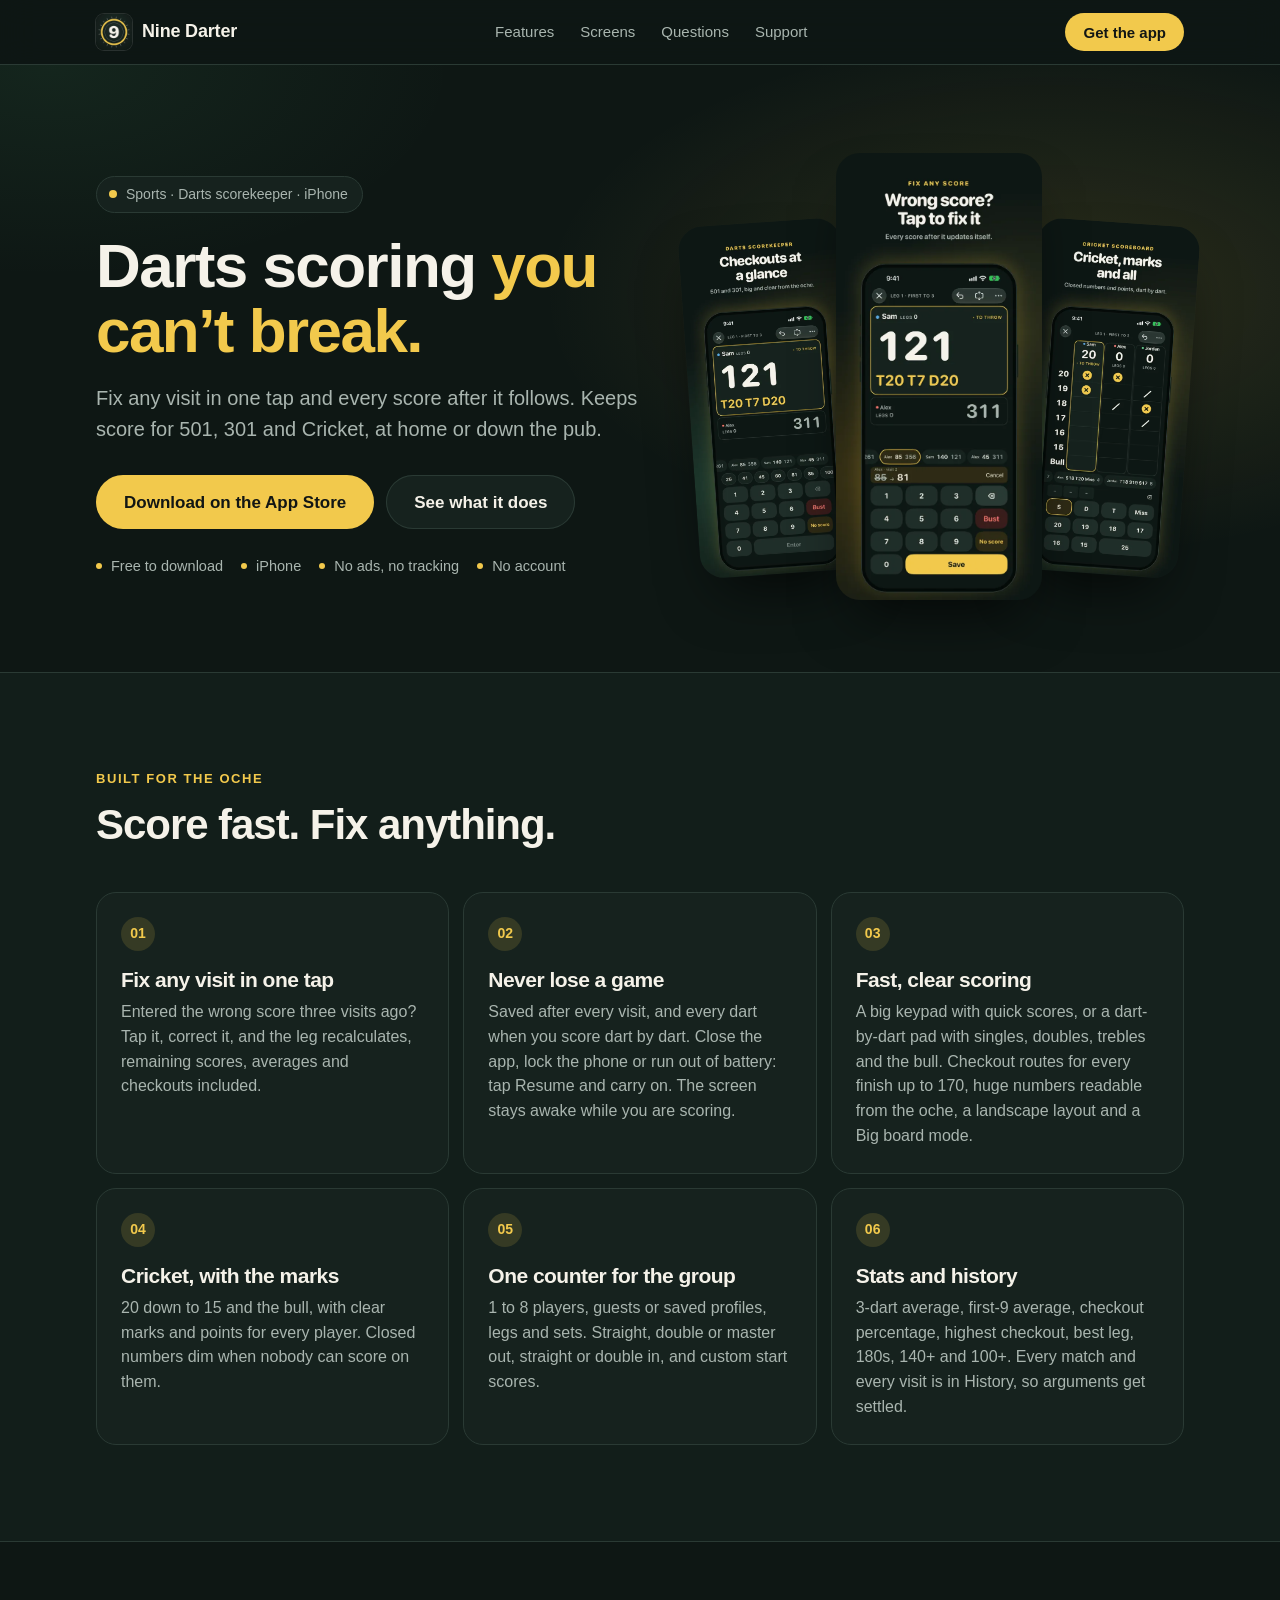
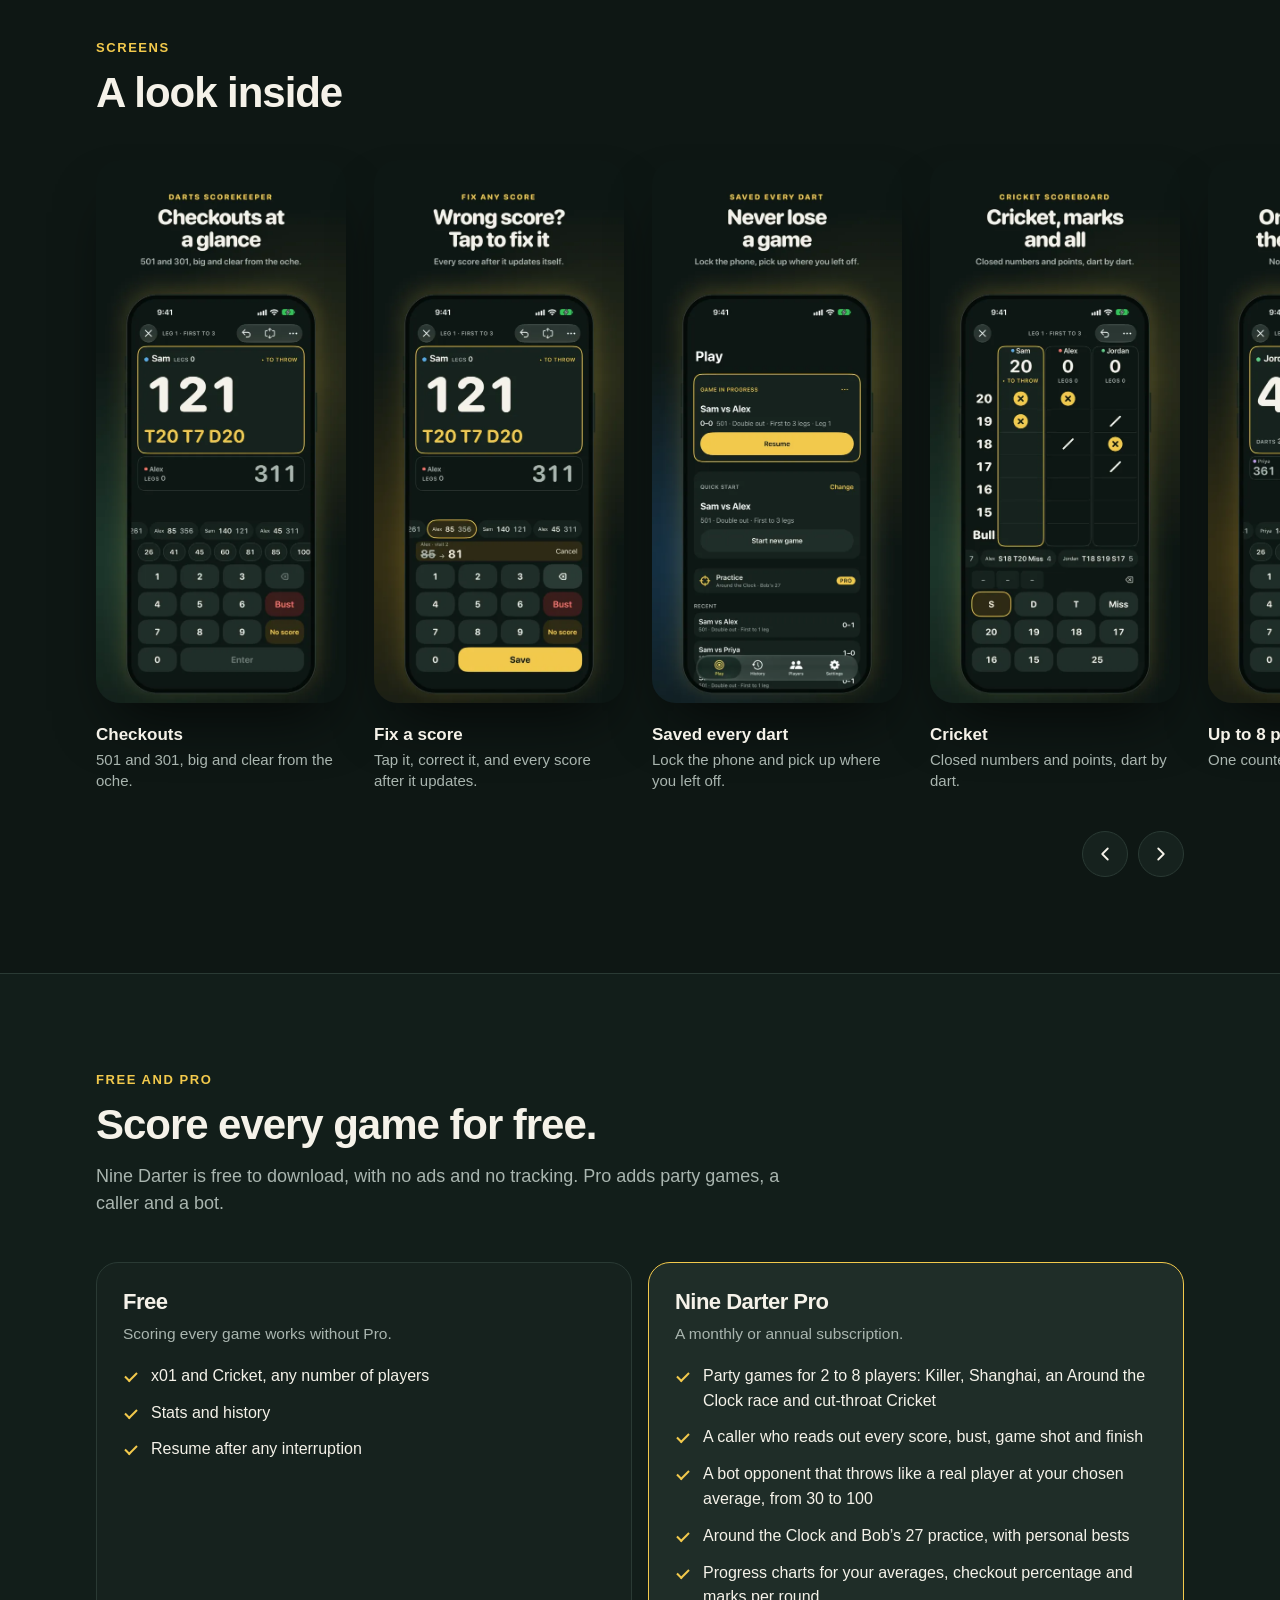
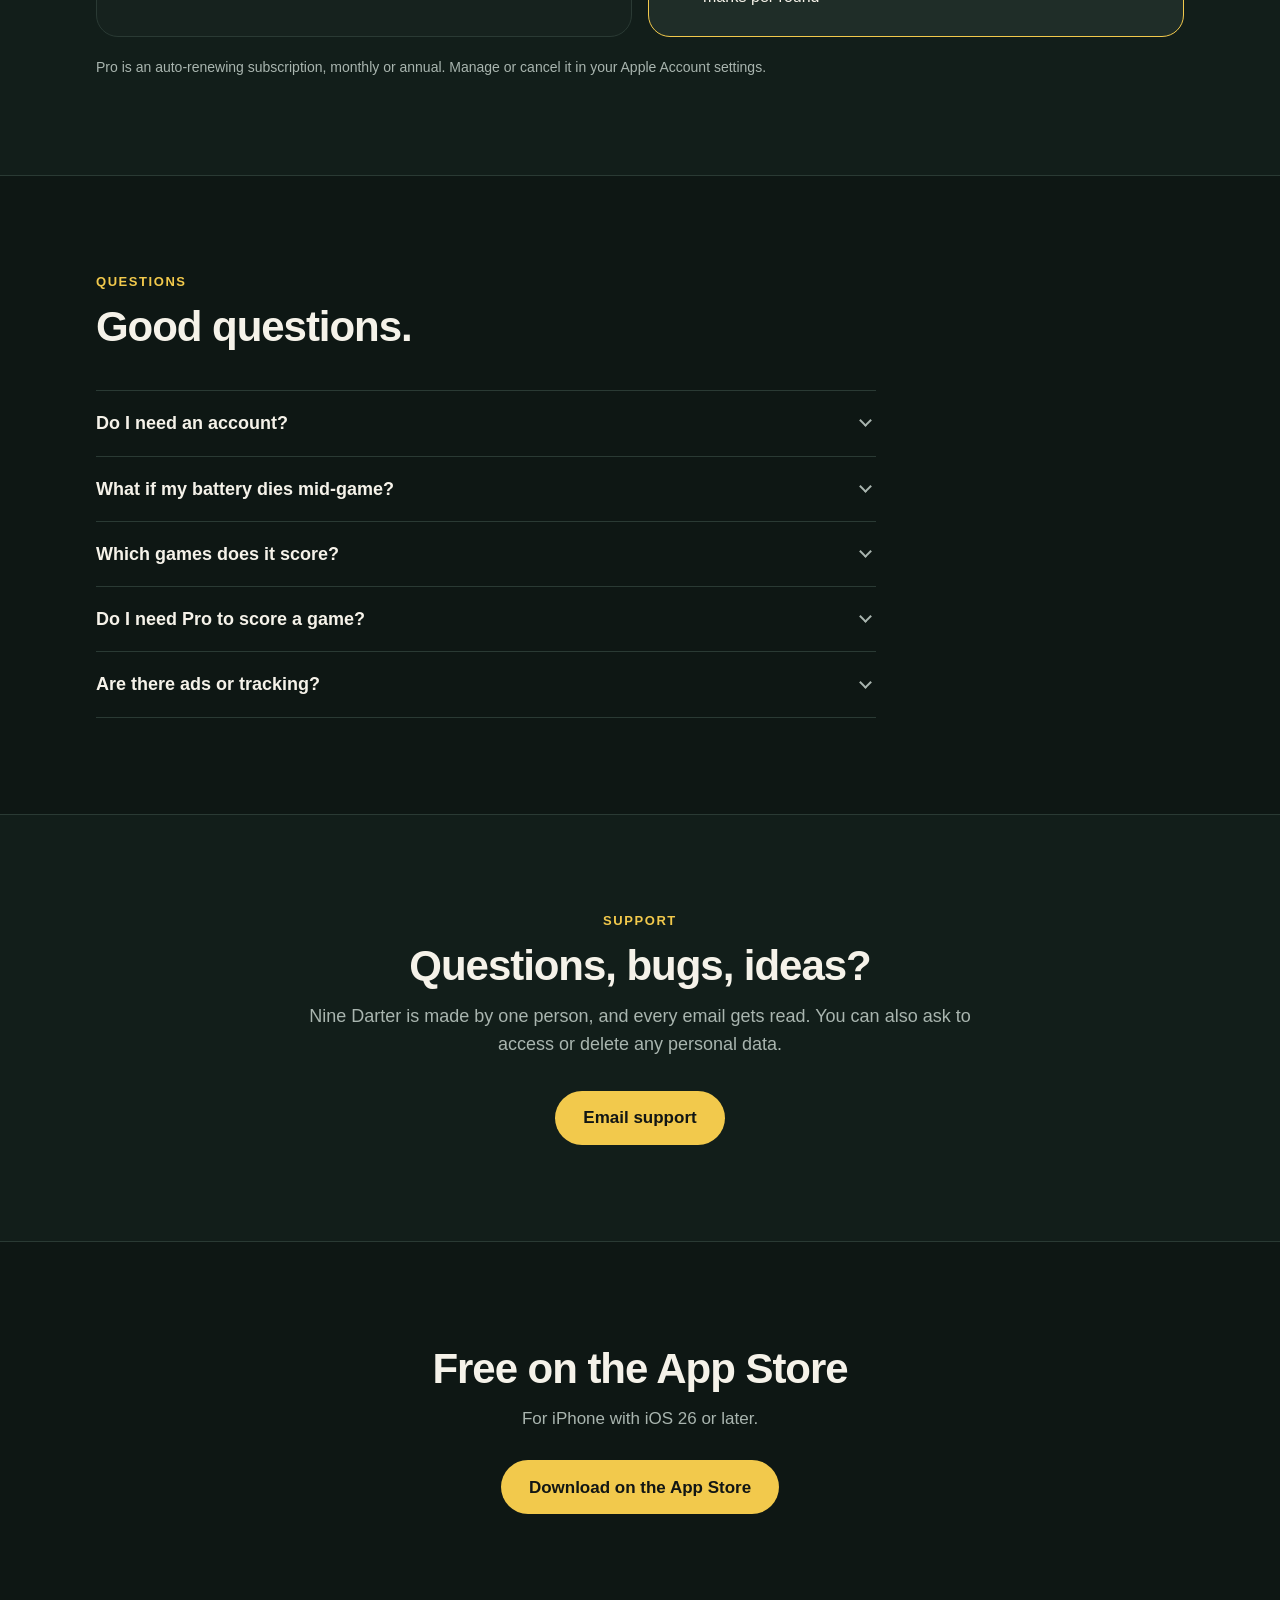
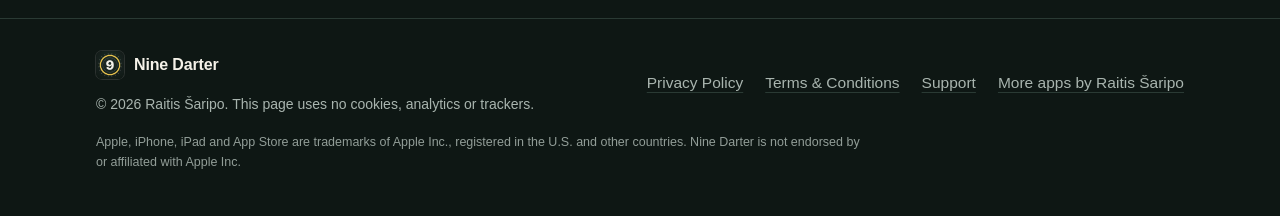
==== commit a664dfd8: "Support and legal pages the Countless way Support is a centred, button-only section: 'Email support'" ====
--- a/index.html
+++ b/index.html
@@ -182,20 +182,16 @@
         </section>
 
         <section class="section alt" id="support" aria-labelledby="support-title">
-            <div class="wrap">
-                <div class="support-box">
-                    <div>
-                        <p class="eyebrow">Support</p>
-                        <h2 id="support-title">Questions, bugs, ideas?</h2>
-                        <p class="section-lead">
-                            Email <a class="mail" href="mailto:saripo.raitis@gmail.com?subject=Nine Darter%20support">saripo.raitis@gmail.com</a>.
-                            If something is not working, say which iPhone and iOS version you have.
-                        </p>
-                    </div>
-                    <div class="links" aria-label="Legal">
-                        <a href="privacy-policy.html">Privacy policy</a> <a href="terms-and-conditions.html">Terms and conditions</a>
-                    </div>
-                </div>
+            <div class="wrap narrow center">
+                <p class="eyebrow">Support</p>
+                <h2 id="support-title">Questions, bugs, ideas?</h2>
+                <p class="section-lead">
+                    Nine Darter is made by one person, and every email gets read. You can also ask to access or delete any
+                    personal data.
+                </p>
+                <p class="support-cta">
+                    <a class="btn btn-lg" href="#support" data-mail>Email support</a>
+                </p>
             </div>
         </section>
 
@@ -217,9 +213,12 @@
                 </a>
                 <p class="copy">&copy; 2026 Raitis &Scaron;aripo. This page uses no cookies, analytics or trackers.</p>
             </div>
-            <div class="links">
+            <nav class="links" aria-label="Legal and support">
+                <a href="privacy-policy.html">Privacy Policy</a>
+                <a href="terms-and-conditions.html">Terms &amp; Conditions</a>
+                <a href="#support">Support</a>
                 <a href="https://raichibald.github.io/">More apps by Raitis &Scaron;aripo</a>
-            </div>
+            </nav>
         </div>
         <div class="wrap">
             <p class="legal">
--- a/styles.css
+++ b/styles.css
@@ -553,6 +553,18 @@
 }
 
 /* Support and final call */
+.wrap.narrow {
+    max-width: calc(780px + 2 * clamp(16px, 4vw, 32px));
+}
+.center {
+    text-align: center;
+}
+.center .section-lead {
+    margin-inline: auto;
+}
+.support-cta {
+    margin-top: 32px;
+}
 .support-box {
     display: grid;
     gap: 22px;
